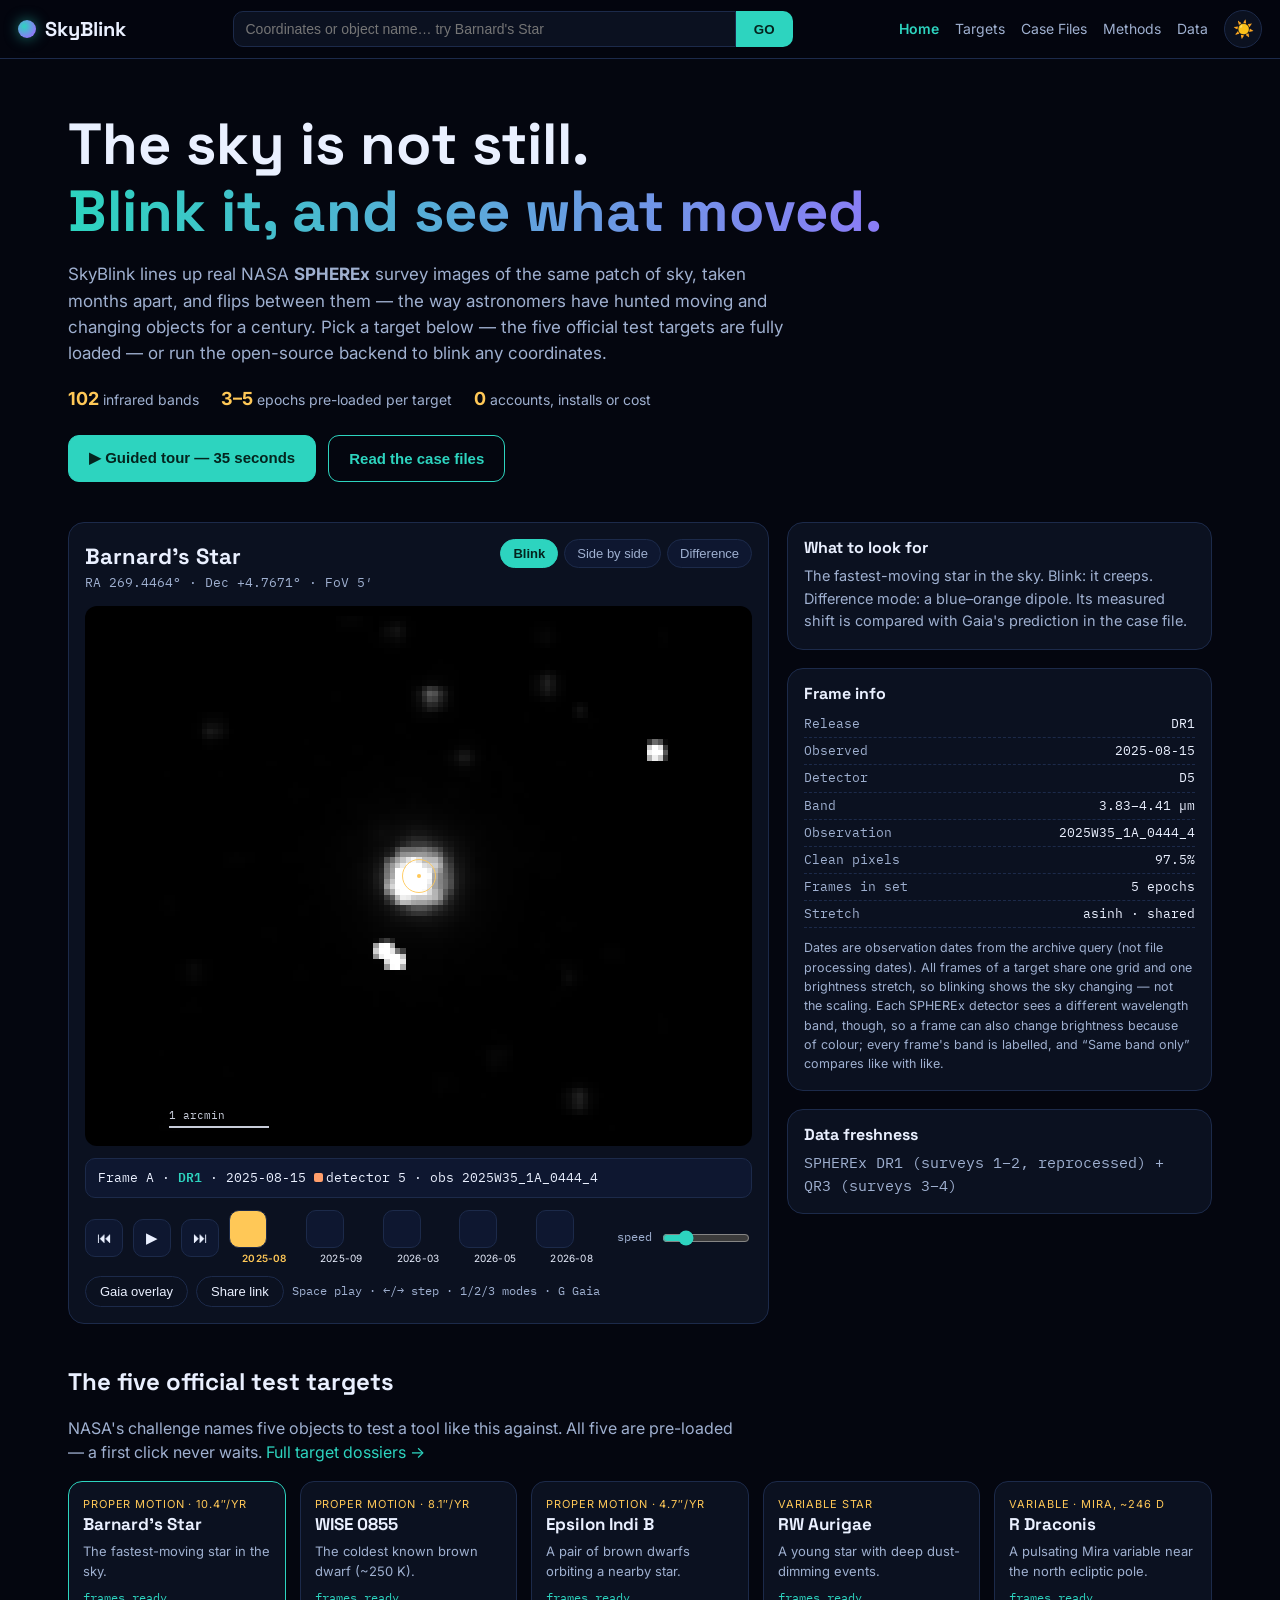
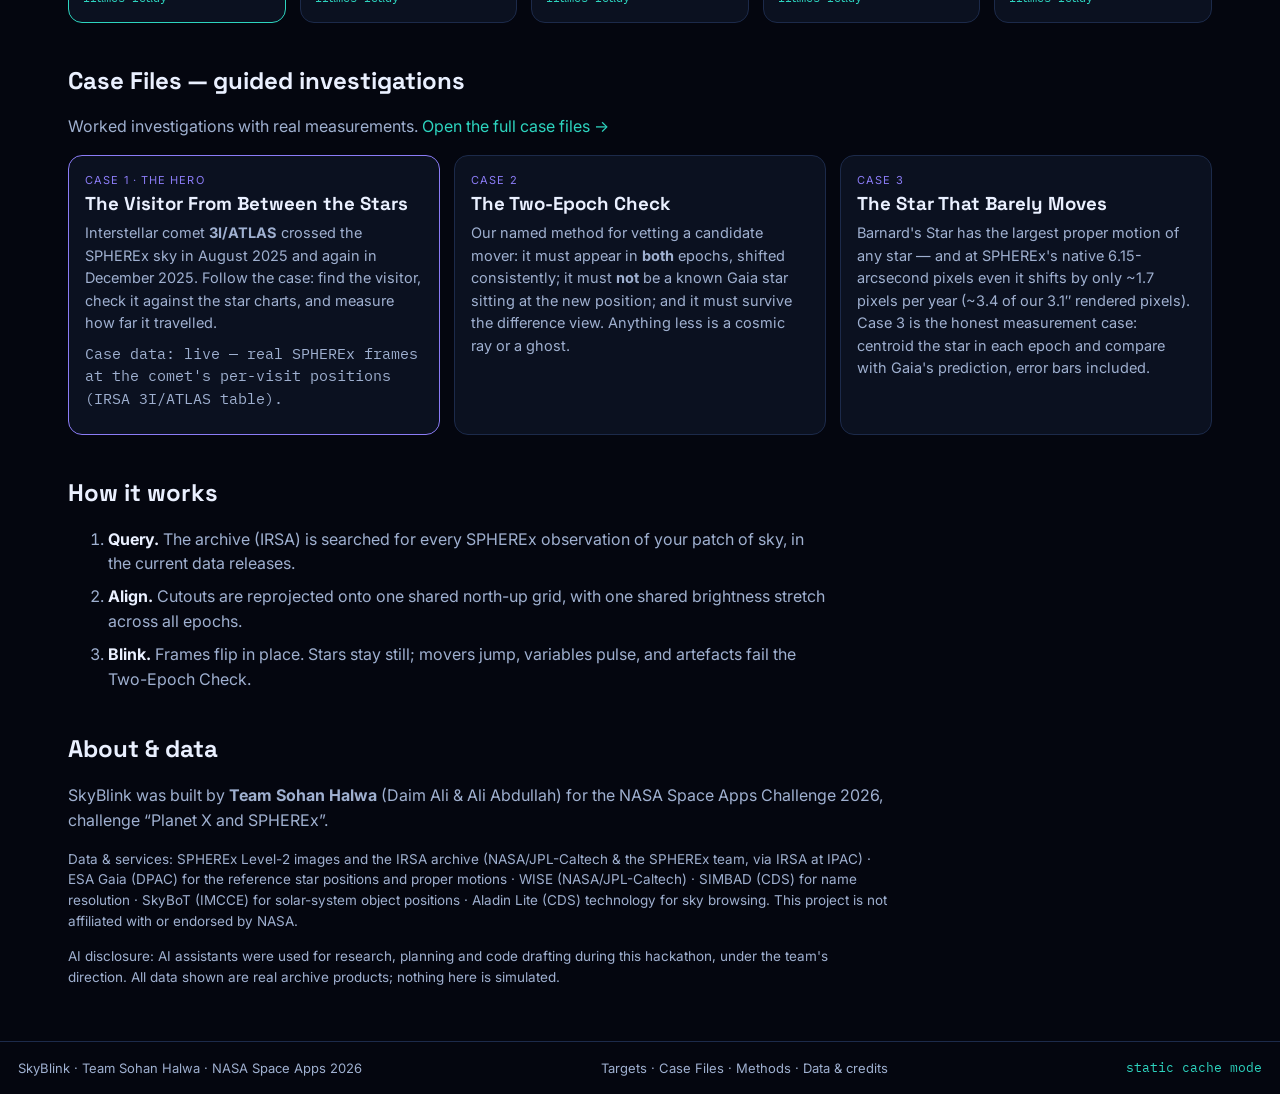
==== index.html @ 01e0f2ee "Audit fixes: honest case/methods/data text, same-band toggle, DOIs, clean-pixel definition" ====
<!DOCTYPE html>
<html lang="en">
<head>
<meta charset="utf-8">
<link rel="icon" href="data:image/svg+xml,%3Csvg xmlns='http://www.w3.org/2000/svg' viewBox='0 0 64 64'%3E%3Crect width='64' height='64' rx='14' fill='%2304090F'/%3E%3Cdefs%3E%3ClinearGradient id='g' x1='0' y1='0' x2='1' y2='1'%3E%3Cstop offset='0' stop-color='%232DD4BF'/%3E%3Cstop offset='1' stop-color='%238B7CF6'/%3E%3C/linearGradient%3E%3C/defs%3E%3Ccircle cx='32' cy='32' r='13' fill='url(%23g)'/%3E%3Ccircle cx='32' cy='32' r='21' fill='none' stroke='%23FFC857' stroke-width='2.5' stroke-dasharray='4 6'/%3E%3C/svg%3E">
<meta name="viewport" content="width=device-width, initial-scale=1">
<title>SkyBlink — watch the sky change | SPHEREx blink comparator</title>
<meta property="og:type" content="website">
<meta property="og:site_name" content="SkyBlink">
<meta property="og:title" content="SkyBlink — watch the sky change in real NASA SPHEREx images">
<meta property="og:description" content="Blink real SPHEREx survey epochs (DR1 + QR3): moving objects jump, variable stars pulse. Five official test targets, Gaia overlays, case files — no simulated data.">
<meta property="og:url" content="https://daimx1214.github.io/skyblink/">
<meta name="twitter:card" content="summary">
<meta name="description" content="SkyBlink is a public web tool that lets anyone enter a patch of sky and watch it change over time in NASA SPHEREx survey images.">
<link rel="preconnect" href="https://fonts.googleapis.com">
<link href="https://fonts.googleapis.com/css2?family=Space+Grotesk:wght@500;700&family=Inter:wght@400;500;600&family=IBM+Plex+Mono:wght@400;500&display=swap" rel="stylesheet">
<script>try{document.documentElement.dataset.theme=localStorage.getItem("skyblink-theme")||"dark"}catch(e){document.documentElement.dataset.theme="dark"}</script>
<link rel="stylesheet" href="style.css">
</head>
<body>
<header class="topbar">
  <a class="brand" href="index.html" aria-label="SkyBlink home">
    <span class="brand-mark" aria-hidden="true"></span>
    <span class="brand-name">SkyBlink</span>
  </a>
  <form id="search-form" class="search" role="search">
    <input id="search-input" type="text" autocomplete="off" spellcheck="false"
      placeholder="Coordinates or object name… try Barnard's Star" aria-label="Coordinates or object name">
    <button type="submit" class="go">GO</button>
  </form>
  <nav class="topnav">
    <a href="index.html" class="active">Home</a>
    <a href="targets.html">Targets</a>
    <a href="cases.html">Case Files</a>
    <a href="methods.html">Methods</a>
    <a href="data.html">Data</a>
  </nav>
  <button id="theme-btn" class="theme-btn" type="button" aria-label="Switch light / dark theme" title="Light / dark theme">☀️</button>
</header>

<main id="top">
  <section class="hero">
    <h1>The sky is not still.<br><span class="grad">Blink it, and see what moved.</span></h1>
    <p class="lede">SkyBlink lines up real NASA <b>SPHEREx</b> survey images of the same patch of sky,
    taken months apart, and flips between them — the way astronomers have hunted moving and
    changing objects for a century. Pick a target below — the five official test targets are
    fully loaded — or run the open-source backend to blink any coordinates.</p>
    <div class="hero-stats" id="hero-stats">
      <span><b>102</b> infrared bands</span>
      <span><b>3–5</b> epochs pre-loaded per target</span>
      <span><b>0</b> accounts, installs or cost</span>
    </div>
    <div class="hero-cta">
      <button class="btn" id="btn-tour" type="button">▶ Guided tour — 35 seconds</button>
      <a class="btn ghost" href="cases.html">Read the case files</a>
    </div>
  </section>

  <div id="tour-bar" hidden>
    <span class="tour-tag">GUIDED TOUR</span>
    <span id="tour-cap"></span>
    <button id="tour-exit" type="button" aria-label="End tour">✕</button>
  </div>

  <section class="explorer" id="explorer" aria-label="Blink explorer">
    <div class="viewer-card">
      <div class="viewer-head">
        <div>
          <div class="viewer-title" id="viewer-title">Barnard's Star</div>
          <div class="viewer-sub mono" id="viewer-sub">RA 269.4464° · Dec +4.7671° · FoV 5′</div>
        </div>
        <div class="mode-tabs" role="tablist" aria-label="View mode">
          <button data-mode="blink" class="active">Blink</button>
          <button data-mode="side">Side by side</button>
          <button data-mode="diff">Difference</button>
        </div>
      </div>

      <div class="stage" id="stage">
        <div class="frame-wrap" id="frame-wrap">
          <img id="frame-a" alt="Earlier epoch image">
          <img id="frame-b" alt="Later epoch image" class="hidden">
          <canvas id="diff-canvas" class="hidden"></canvas>
          <canvas id="gaia-canvas" class="hidden" aria-hidden="true"></canvas>
          <div class="crosshair" aria-hidden="true"></div>
          <div class="scalebar mono" aria-hidden="true">1 arcmin</div>
        </div>
        <div class="side-pair hidden" id="side-pair">
          <figure><img id="side-a" alt="Earlier epoch"><figcaption class="mono" id="side-a-cap"></figcaption></figure>
          <figure><img id="side-b" alt="Later epoch"><figcaption class="mono" id="side-b-cap"></figcaption></figure>
        </div>
      </div>

      <div class="legend mono" id="legend">Loading frames…</div>

      <div class="transport">
        <button id="btn-prev" aria-label="Previous epoch">⏮</button>
        <button id="btn-play" aria-label="Play or pause blink">▶</button>
        <button id="btn-next" aria-label="Next epoch">⏭</button>
        <div class="timeline" id="timeline" aria-label="Epoch timeline"></div>
        <label class="fps mono">speed
          <input id="fps" type="range" min="1" max="10" value="3">
        </label>
      </div>
      <div class="viewer-actions">
        <button id="btn-gaia" class="pill-btn" type="button" title="Show ESA Gaia DR3 stars, proper-motion propagated to this epoch">Gaia overlay</button>
        <button id="btn-share" class="pill-btn" type="button" title="Copy a link to this exact view">Share link</button>
        <span class="keys-hint">Space play · ←/→ step · 1/2/3 modes · G Gaia</span>
      </div>
    </div>

    <aside class="inspector">
      <div class="insp-card">
        <h3>What to look for</h3>
        <p id="look-for">—</p>
      </div>
      <div class="insp-card">
        <h3>Frame info</h3>
        <dl class="mono" id="frame-info"></dl>
        <p class="fineprint">Dates are observation dates from the archive query
        (not file processing dates). All frames of a target share one grid and
        one brightness stretch, so blinking shows the sky changing — not the scaling.
        Each SPHEREx detector sees a different wavelength band, though, so a frame can
        also change brightness because of colour; every frame's band is labelled, and
        “Same band only” compares like with like.</p>
      </div>
      <div class="insp-card">
        <h3>Data freshness</h3>
        <p id="freshness" class="mono">SPHEREx DR1 (surveys 1–2, reprocessed) + QR3 (surveys 3–4)</p>
      </div>
    </aside>
  </section>

  <section class="targets" id="targets">
    <h2>The five official test targets</h2>
    <p class="section-sub">NASA's challenge names five objects to test a tool like this against.
    All five are pre-loaded — a first click never waits.
    <a href="targets.html">Full target dossiers →</a></p>
    <div class="target-grid" id="target-grid"></div>
  </section>

  <section class="cases" id="cases">
    <h2>Case Files — guided investigations</h2>
    <p class="section-sub">Worked investigations with real measurements.
    <a href="cases.html">Open the full case files →</a></p>
    <div class="case-grid">
      <article class="case-card hero-case">
        <div class="case-tag">CASE 1 · THE HERO</div>
        <h3>The Visitor From Between the Stars</h3>
        <p>Interstellar comet <b>3I/ATLAS</b> crossed the SPHEREx sky in August 2025 and again in
        December 2025. Follow the case: find the visitor, check it against the star charts,
        and measure how far it travelled.</p>
        <p class="case-status mono" id="case1-status">Case data: live — real SPHEREx frames at the comet's per-visit positions (IRSA 3I/ATLAS table).</p>
      </article>
      <article class="case-card">
        <div class="case-tag">CASE 2</div>
        <h3>The Two-Epoch Check</h3>
        <p>Our named method for vetting a candidate mover: it must appear in <b>both</b> epochs,
        shifted consistently; it must <b>not</b> be a known Gaia star sitting at the new position;
        and it must survive the difference view. Anything less is a cosmic ray or a ghost.</p>
      </article>
      <article class="case-card">
        <div class="case-tag">CASE 3</div>
        <h3>The Star That Barely Moves</h3>
        <p>Barnard's Star has the largest proper motion of any star — and at SPHEREx's
        native 6.15-arcsecond pixels even it shifts by only ~1.7 pixels per year
        (~3.4 of our 3.1″ rendered pixels). Case 3 is the
        honest measurement case: centroid the star in each epoch and compare with Gaia's
        prediction, error bars included.</p>
      </article>
    </div>
  </section>

  <section class="how">
    <h2>How it works</h2>
    <ol class="steps">
      <li><b>Query.</b> The archive (IRSA) is searched for every SPHEREx observation of your patch of sky, in the current data releases.</li>
      <li><b>Align.</b> Cutouts are reprojected onto one shared north-up grid, with one shared brightness stretch across all epochs.</li>
      <li><b>Blink.</b> Frames flip in place. Stars stay still; movers jump, variables pulse, and artefacts fail the Two-Epoch Check.</li>
    </ol>
  </section>

  <section class="about" id="about">
    <h2>About &amp; data</h2>
    <p>SkyBlink was built by <b>Team Sohan Halwa</b> (Daim Ali &amp; Ali Abdullah) for the
    NASA Space Apps Challenge 2026, challenge “Planet X and SPHEREx”.</p>
    <p class="credits">Data &amp; services: SPHEREx Level-2 images and the IRSA archive
    (NASA/JPL-Caltech &amp; the SPHEREx team, via IRSA at IPAC) · ESA Gaia (DPAC) for the
    reference star positions and proper motions · WISE (NASA/JPL-Caltech) · SIMBAD (CDS) for
    name resolution · SkyBoT (IMCCE) for solar-system object positions · Aladin Lite (CDS)
    technology for sky browsing. This project is not affiliated with or endorsed by NASA.</p>
    <p class="credits">AI disclosure: AI assistants were used for research, planning and code
    drafting during this hackathon, under the team's direction. All data shown are real
    archive products; nothing here is simulated.</p>
  </section>
</main>

<footer class="foot">
  <span>SkyBlink · Team Sohan Halwa · NASA Space Apps 2026</span>
  <span class="foot-links"><a href="targets.html">Targets</a> · <a href="cases.html">Case Files</a> · <a href="methods.html">Methods</a> · <a href="data.html">Data &amp; credits</a></span>
  <span class="mono" id="foot-status">static cache mode</span>
</footer>

<script src="cache-data.js"></script>
<script src="app.js"></script>
</body>
</html>
---- style.css ----
/* SkyBlink design system (Master Plan v2, Section 11) */
:root{
  --void:#04060F; --panel:#0B1120; --panel2:#0E1730;
  --teal:#2DD4BF; --violet:#8B7CF6; --amber:#FFC857;
  --star:#EAF0FF; --mist:#9FB0D0; --line:#1C2A4A;
  --topbar:rgba(4,6,15,.88);
  --d1:#6FA8FF; --d2:#4FD8C4; --d3:#7BE495; --d4:#FFC46B; --d5:#FF9E6B; --d6:#FF7BAC;
}
[data-theme="light"]{
  --void:#EDF0F7; --panel:#FFFFFF; --panel2:#E4EAF4;
  --teal:#0D9488; --violet:#6D5DF0; --amber:#B97E0B;
  --star:#0D1526; --mist:#45587A; --line:#C3D0E4;
  --topbar:rgba(255,255,255,.9);
}
*{box-sizing:border-box}
html{scroll-behavior:smooth}
body{margin:0;background:var(--void);color:var(--star);
  font-family:Inter,system-ui,sans-serif;line-height:1.55;
  transition:background .3s ease,color .3s ease}
.mono{font-family:"IBM Plex Mono",ui-monospace,monospace}
a{color:var(--teal);text-decoration:none}
h1,h2,h3{font-family:"Space Grotesk",Inter,sans-serif;line-height:1.15}

.topbar{position:sticky;top:0;z-index:20;display:flex;gap:16px;align-items:center;
  padding:10px 18px;background:var(--topbar);backdrop-filter:blur(10px);
  border-bottom:1px solid var(--line)}
.brand{display:flex;align-items:center;gap:9px;color:var(--star);font-family:"Space Grotesk";font-weight:700;font-size:20px}
.brand-mark{width:18px;height:18px;border-radius:50%;
  background:radial-gradient(circle at 35% 35%,var(--teal),var(--violet) 70%);
  box-shadow:0 0 14px rgba(45,212,191,.55);animation:pulse 2.6s infinite}
@keyframes pulse{0%,100%{opacity:1}50%{opacity:.45}}
.search{flex:1;display:flex;max-width:560px;margin:0 auto;min-width:0}
.search input{flex:1;min-width:0;background:var(--panel);border:1px solid var(--line);color:var(--star);
  border-radius:10px 0 0 10px;padding:9px 12px;font-size:14px;outline:none}
.search input:focus{border-color:var(--teal)}
.search .go{background:var(--teal);color:#04241E;border:0;font-weight:700;
  border-radius:0 10px 10px 0;padding:0 18px;cursor:pointer}
.topnav{display:flex;gap:16px;font-size:14px}
.theme-btn{flex:none;width:38px;height:38px;border-radius:50%;border:1px solid var(--line);
  background:var(--panel);color:var(--star);font-size:17px;cursor:pointer;line-height:1;
  display:flex;align-items:center;justify-content:center;transition:border-color .2s,transform .2s}
.theme-btn:hover{border-color:var(--teal);transform:scale(1.06)}
.topnav a{color:var(--mist)} .topnav a:hover{color:var(--star)}

main{max-width:1180px;margin:0 auto;padding:0 18px 40px}
.hero{padding:52px 0 10px;text-align:left}
.hero h1{font-size:clamp(34px,5.4vw,58px);margin:0 0 14px}
.grad{background:linear-gradient(90deg,var(--teal),var(--violet));
  -webkit-background-clip:text;background-clip:text;color:transparent}
.lede{max-width:720px;color:var(--mist);font-size:17px}
.hero-stats{display:flex;gap:22px;flex-wrap:wrap;margin-top:18px;color:var(--mist);font-size:14px}
.hero-stats b{color:var(--amber);font-size:18px}

.explorer{display:grid;grid-template-columns:1.65fr 1fr;gap:18px;margin:30px 0 8px}
.viewer-card,.insp-card{background:var(--panel);border:1px solid var(--line);border-radius:16px;padding:16px}
.viewer-head{display:flex;justify-content:space-between;gap:12px;flex-wrap:wrap;align-items:start}
.viewer-title{font-family:"Space Grotesk";font-weight:700;font-size:22px}
.viewer-sub{color:var(--mist);font-size:12.5px}
.mode-tabs{display:flex;gap:6px}
.mode-tabs button{background:var(--panel2);color:var(--mist);border:1px solid var(--line);
  border-radius:999px;padding:6px 12px;cursor:pointer;font-size:13px}
.mode-tabs button.active{color:#04241E;background:var(--teal);border-color:var(--teal);font-weight:600}

.stage{margin-top:14px;background:#000;border-radius:12px;display:flex;justify-content:center;padding:10px}
.frame-wrap{position:relative;width:min(520px,100%);aspect-ratio:1}
.frame-wrap img,.frame-wrap canvas{position:absolute;inset:0;width:100%;height:100%;image-rendering:pixelated;
  image-rendering:pixelated;border-radius:6px}
.hidden{display:none!important}
.crosshair{position:absolute;left:50%;top:50%;width:34px;height:34px;transform:translate(-50%,-50%);
  border:1.5px solid rgba(255,200,87,.9);border-radius:50%;pointer-events:none}
.crosshair::after{content:"";position:absolute;left:50%;top:50%;width:4px;height:4px;
  background:var(--amber);border-radius:50%;transform:translate(-50%,-50%)}
.scalebar{position:absolute;left:10px;bottom:8px;color:#EAF0FF;font-size:11px;
  border-bottom:2px solid #EAF0FF;width:19.35%;padding-bottom:2px;opacity:.85}
.side-pair{display:flex;gap:10px;width:100%}
.side-pair figure{flex:1;margin:0}
.side-pair img{width:100%;image-rendering:pixelated;border-radius:6px}
.side-pair figcaption{color:var(--mist);font-size:11.5px;margin-top:5px;text-align:center}

.legend{margin-top:12px;font-size:13px;color:var(--star);background:var(--panel2);
  border:1px solid var(--line);border-radius:10px;padding:8px 12px}
.legend .rel{font-weight:600}
.rel-DR1{color:var(--teal)} .rel-QR3{color:var(--violet)}
.det{display:inline-block;width:9px;height:9px;border-radius:2px;margin:0 3px 0 8px;vertical-align:baseline}
.det-1{background:var(--d1)}.det-2{background:var(--d2)}.det-3{background:var(--d3)}
.det-4{background:var(--d4)}.det-5{background:var(--d5)}.det-6{background:var(--d6)}

.transport{display:flex;align-items:center;gap:10px;margin-top:12px;flex-wrap:wrap}
.transport button{background:var(--panel2);color:var(--star);border:1px solid var(--line);
  width:38px;height:38px;border-radius:10px;cursor:pointer;font-size:15px}
.transport button:hover{border-color:var(--teal)}
.timeline{flex:1;display:flex;gap:6px;align-items:center;min-width:120px}
.tick{width:100%;height:8px;border-radius:99px;background:var(--line);cursor:pointer;border:0;padding:0}
.tick.on{background:var(--amber)}
.tick-wrap{flex:1;display:flex;flex-direction:column;gap:3px;min-width:0}
.tick-wrap.off{opacity:.32}
.tick-wrap.off .tick{pointer-events:none}
.pill-btn:disabled{opacity:.45;cursor:not-allowed}
.tick-date{font-size:10px;color:var(--dim);text-align:center;letter-spacing:.02em}
.tick-wrap.on .tick-date{color:var(--amber);font-weight:600}
.fps{display:flex;gap:8px;align-items:center;color:var(--mist);font-size:12px}
.fps input{accent-color:var(--teal)}

.inspector{display:flex;flex-direction:column;gap:18px}
.insp-card h3{margin:0 0 8px;font-size:16px}
.insp-card p{margin:0;color:var(--mist);font-size:14.5px}
.insp-card dl{margin:0;font-size:13px;color:var(--mist)}
.insp-card dl div{display:flex;justify-content:space-between;gap:10px;padding:3px 0;border-bottom:1px dashed var(--line)}
.insp-card dt{color:var(--mist)} .insp-card dd{margin:0;color:var(--star);text-align:right}
.fineprint{margin-top:10px!important;font-size:12.5px!important}

.targets,.cases,.how,.about{margin-top:44px}
.section-sub{color:var(--mist);max-width:680px}
.target-grid{display:grid;grid-template-columns:repeat(auto-fill,minmax(200px,1fr));gap:14px;margin-top:16px}
.target-card{background:var(--panel);border:1px solid var(--line);border-radius:14px;
  padding:14px;cursor:pointer;text-align:left;color:var(--star);font:inherit}
.target-card:hover,.target-card.active{border-color:var(--teal)}
.target-card h3{margin:2px 0 6px;font-size:17px}
.target-card .kind{font-size:11px;letter-spacing:.08em;color:var(--amber);text-transform:uppercase}
.target-card p{margin:0;color:var(--mist);font-size:13px}
.target-card .tstatus{margin-top:8px;font-size:12px;color:var(--teal)}

.case-grid{display:grid;grid-template-columns:repeat(auto-fit,minmax(260px,1fr));gap:14px;margin-top:16px}
.case-card{background:var(--panel);border:1px solid var(--line);border-radius:14px;padding:16px}
.case-card h3{margin:4px 0 8px}
.case-card p{color:var(--mist);font-size:14.5px;margin:0 0 8px}
.case-tag{font-size:11px;letter-spacing:.1em;color:var(--violet)}
.hero-case{border-color:var(--violet)}
.case-status{color:var(--amber);font-size:12.5px}

.steps{color:var(--mist);max-width:760px}
.steps li{margin:8px 0}.steps b{color:var(--star)}
.about p{color:var(--mist);max-width:820px}
.credits{font-size:13.5px}
.foot{display:flex;justify-content:space-between;gap:12px;flex-wrap:wrap;
  border-top:1px solid var(--line);padding:16px 18px;color:var(--mist);font-size:13px}
#foot-status{color:var(--teal)}

@media (max-width:880px){
  .explorer{grid-template-columns:1fr}
  .topnav{display:none}
  .hero{padding-top:34px}
}

/* ---------- multi-page + explorer upgrades ---------- */
.topnav a.active{color:var(--teal);font-weight:600}
.foot-links a{color:var(--mist)}
.pill-btn{border:1px solid var(--line);background:var(--panel);color:var(--star);
  border-radius:999px;padding:7px 14px;font-size:13px;cursor:pointer;white-space:nowrap;
  transition:border-color .2s,color .2s}
.pill-btn:hover{border-color:var(--teal)}
.pill-btn.on{background:var(--teal);color:#04241E;border-color:var(--teal);font-weight:600}
#gaia-canvas{position:absolute;inset:0;width:100%;height:100%;pointer-events:none;z-index:3}
.crosshair{z-index:4}
.page-hero{padding:44px 0 6px}
.page-hero h1{font-size:clamp(30px,4.6vw,46px);margin:0 0 12px}
.panel-section{margin:34px 0}
.panel-section h2{margin:0 0 10px}
.panel-section p{color:var(--mist);max-width:820px}
.panel-section p b,.panel-section li b{color:var(--star)}
.crumbs{margin:18px 0 0;font-size:13px}
.crumbs a{color:var(--mist)}
.fact-grid{display:grid;grid-template-columns:1fr;gap:4px;margin:12px 0 0;font-size:13.5px}
.fact-grid div{display:flex;justify-content:space-between;gap:14px;border-bottom:1px dashed var(--line);padding:3px 0}
.fact-grid dt{color:var(--mist)} .fact-grid dd{margin:0;text-align:right}
.band-chart{margin-top:14px;overflow-x:auto}
.band-chart svg{max-width:100%;height:auto}
.bc-x{fill:var(--star);font-size:12.5px;font-family:"IBM Plex Mono",monospace}
.bc-x2{fill:var(--mist);font-size:11.5px;font-family:"IBM Plex Mono",monospace}
.data-table{width:100%;border-collapse:collapse;font-size:14px;margin-top:12px;
  display:block;overflow-x:auto}
.data-table th,.data-table td{border-bottom:1px solid var(--line);padding:9px 12px;
  text-align:left;vertical-align:top;min-width:130px}
.data-table th{color:var(--star);font-family:"Space Grotesk";white-space:nowrap}
.data-table td{color:var(--mist)} .data-table td b{color:var(--star)}
.case-full{background:var(--panel);border:1px solid var(--line);border-radius:16px;
  padding:22px;margin:22px 0}
.case-full h2{margin:6px 0 10px}
.case-full p{color:var(--mist);max-width:840px}
.case-full p b{color:var(--star)}
.case-frames{display:flex;gap:14px;flex-wrap:wrap;margin:14px 0}
.case-frames figure{margin:0;flex:1;min-width:220px;max-width:420px}
.case-frames img{width:100%;border-radius:10px;background:#000}
.case-frames figcaption{color:var(--mist);font-size:12.5px;margin-top:6px}
.aladin-wrap{height:440px;border:1px solid var(--line);border-radius:14px;overflow:hidden;background:#000}
#aladin-lite-div{width:100%;height:100%}
.explorer>*{min-width:0}
.transport .pill-btn{padding:6px 11px;font-size:12.5px}
.transport .fps input{width:88px}
.viewer-actions{display:flex;gap:8px;margin-top:10px;flex-wrap:wrap}
.hero-cta{display:flex;gap:12px;margin-top:22px;flex-wrap:wrap}
.keys-hint{color:var(--mist);font-size:12px;align-self:center;font-family:"IBM Plex Mono",monospace}
#tour-bar{position:fixed;left:50%;transform:translateX(-50%);bottom:18px;z-index:60;
  width:min(880px,calc(100vw - 24px));display:flex;gap:14px;align-items:center;
  background:var(--panel);border:1px solid var(--teal);border-radius:14px;
  padding:13px 16px;box-shadow:0 14px 44px rgba(0,0,0,.5);font-size:15px}
#tour-bar[hidden]{display:none}
.tour-tag{color:var(--teal);font-family:"IBM Plex Mono",monospace;font-size:11px;
  letter-spacing:.12em;white-space:nowrap}
#tour-cap{flex:1}
#tour-exit{background:none;border:1px solid var(--line);color:var(--star);
  border-radius:8px;width:30px;height:30px;cursor:pointer;flex:none}
.btn{display:inline-block;background:var(--teal);color:#04241E;border:1px solid var(--teal);
  font-weight:600;font-size:15px;padding:11px 20px;border-radius:11px;cursor:pointer;
  text-decoration:none;font-family:"Public Sans",sans-serif;transition:transform .15s,box-shadow .15s}
.btn:hover{transform:translateY(-1px);box-shadow:0 8px 22px rgba(45,212,191,.25)}
.btn.ghost{background:transparent;color:var(--teal)}
.btn.ghost:hover{box-shadow:none;border-color:var(--star);color:var(--star)}
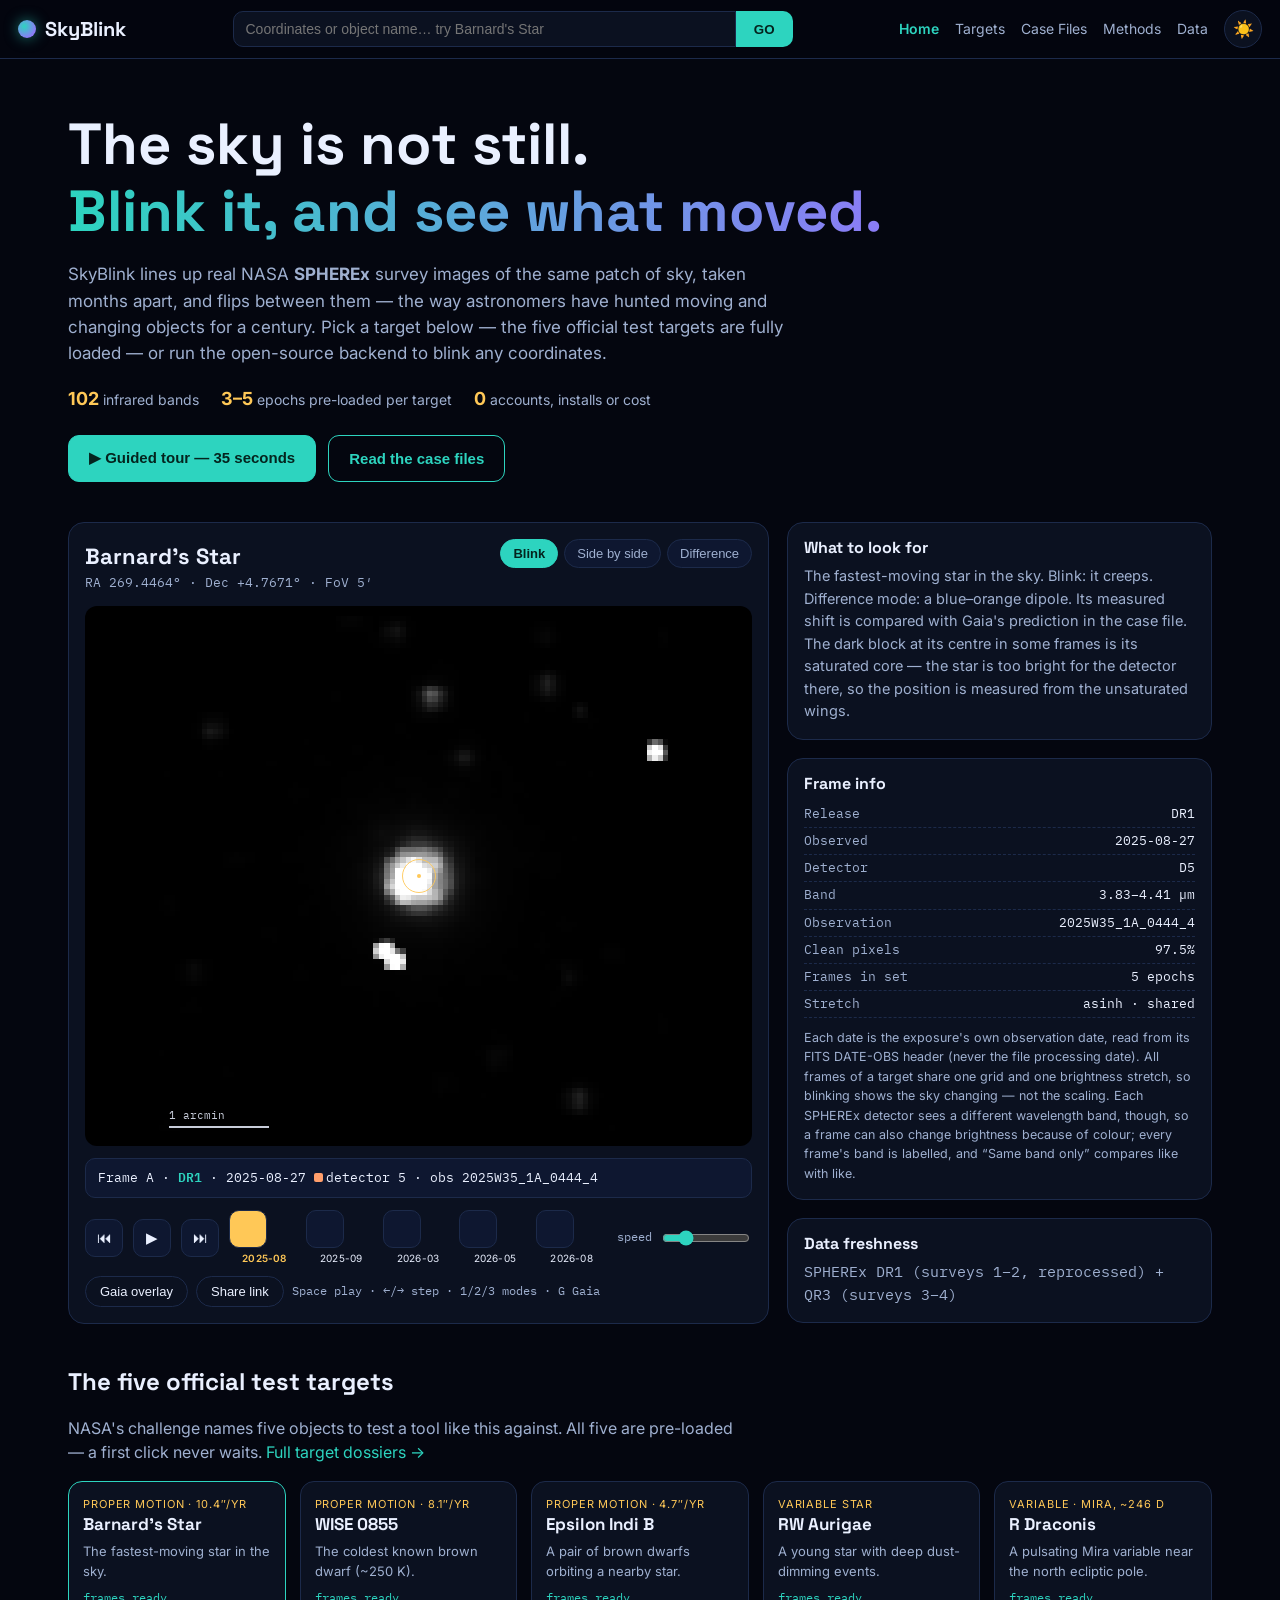
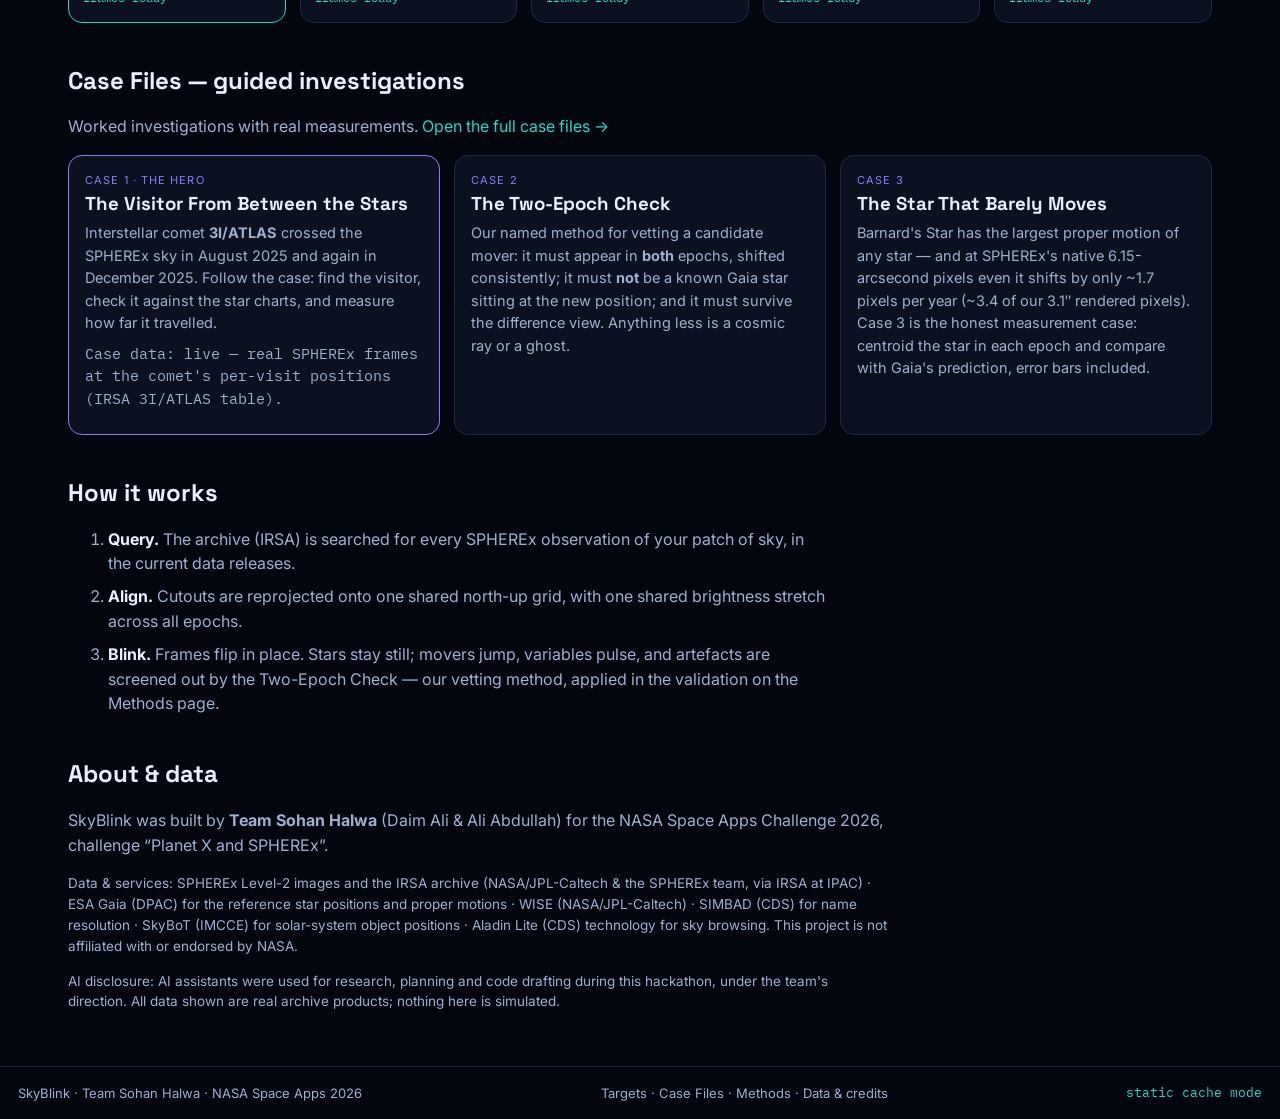
==== commit a30b911c: "Fix stale wording (DATE-OBS dates, Two-Epoch method, FLAGS definition, saturation note)" ====
--- a/index.html
+++ b/index.html
@@ -117,8 +117,8 @@
       <div class="insp-card">
         <h3>Frame info</h3>
         <dl class="mono" id="frame-info"></dl>
-        <p class="fineprint">Dates are observation dates from the archive query
-        (not file processing dates). All frames of a target share one grid and
+        <p class="fineprint">Each date is the exposure's own observation date,
+        read from its FITS DATE-OBS header (never the file processing date). All frames of a target share one grid and
         one brightness stretch, so blinking shows the sky changing — not the scaling.
         Each SPHEREx detector sees a different wavelength band, though, so a frame can
         also change brightness because of colour; every frame's band is labelled, and
@@ -176,7 +176,7 @@
     <ol class="steps">
       <li><b>Query.</b> The archive (IRSA) is searched for every SPHEREx observation of your patch of sky, in the current data releases.</li>
       <li><b>Align.</b> Cutouts are reprojected onto one shared north-up grid, with one shared brightness stretch across all epochs.</li>
-      <li><b>Blink.</b> Frames flip in place. Stars stay still; movers jump, variables pulse, and artefacts fail the Two-Epoch Check.</li>
+      <li><b>Blink.</b> Frames flip in place. Stars stay still; movers jump, variables pulse, and artefacts are screened out by the Two-Epoch Check — our vetting method, applied in the validation on the Methods page.</li>
     </ol>
   </section>
 
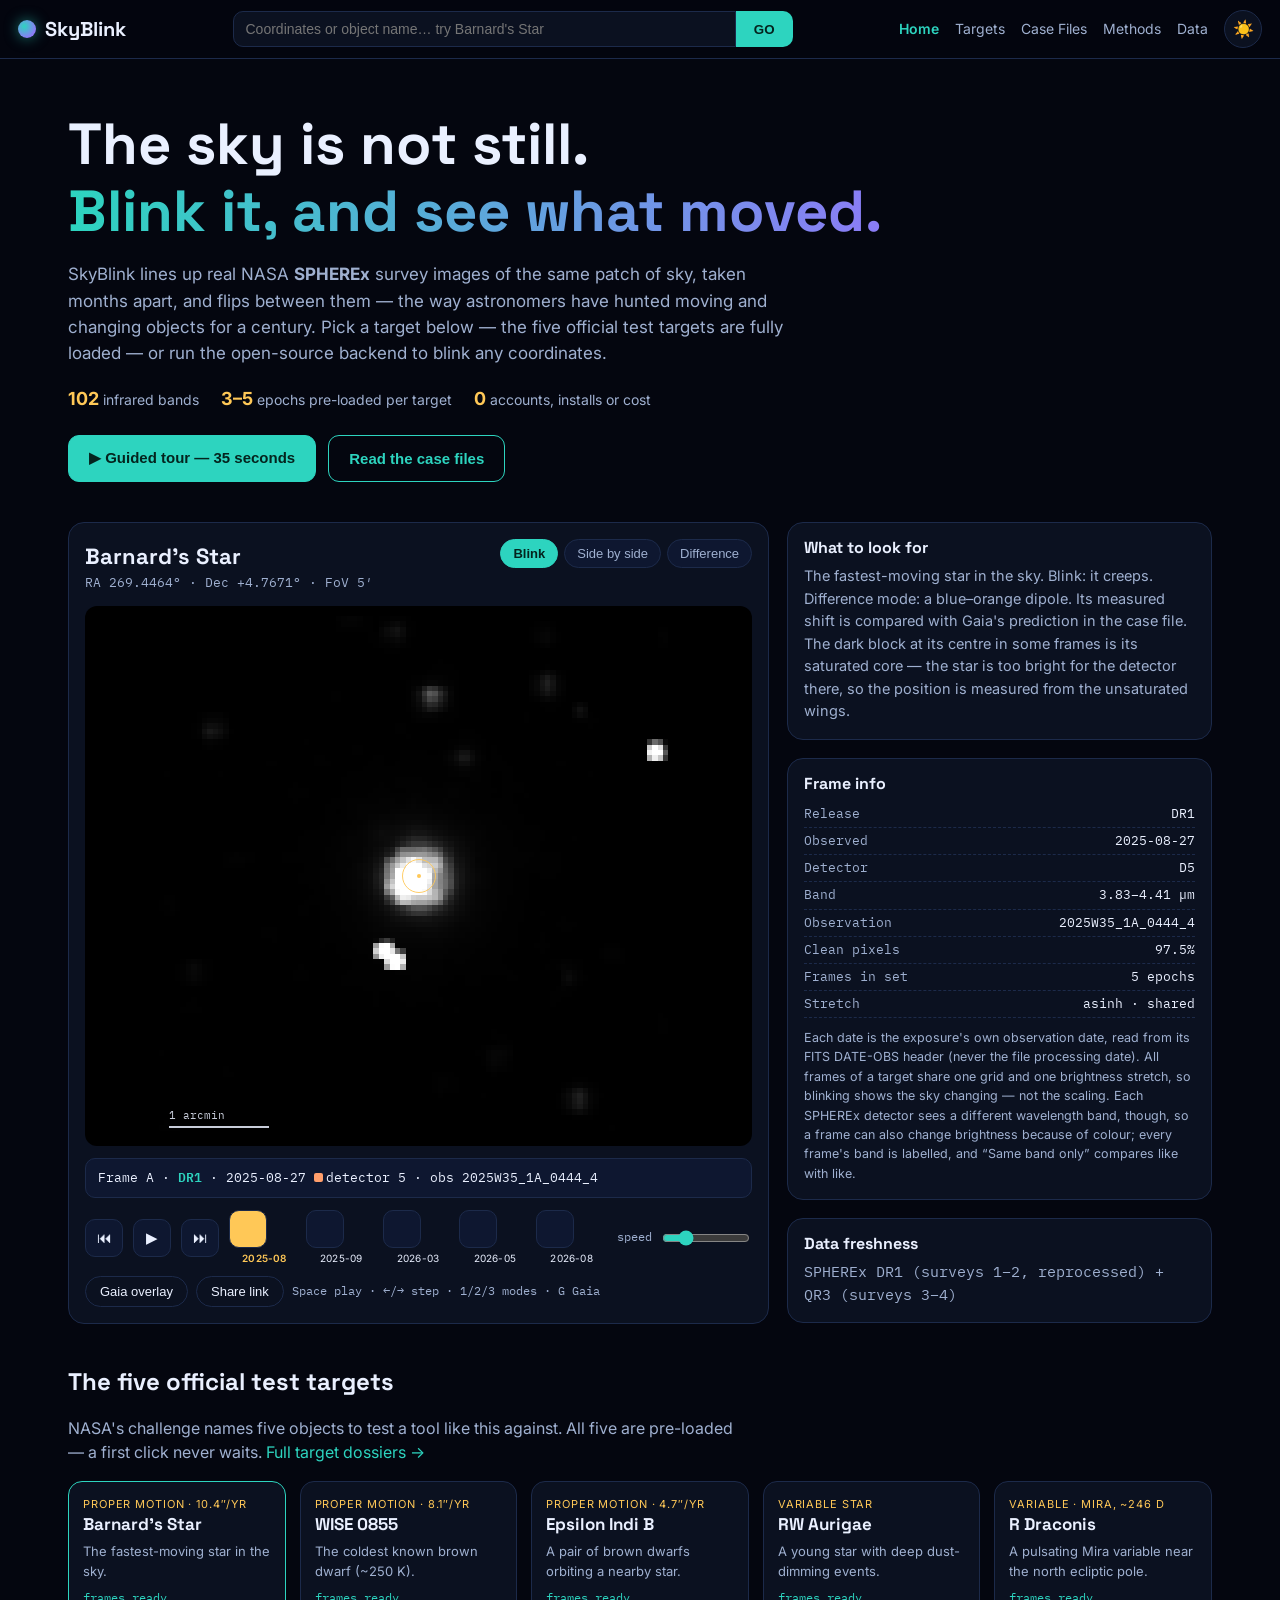
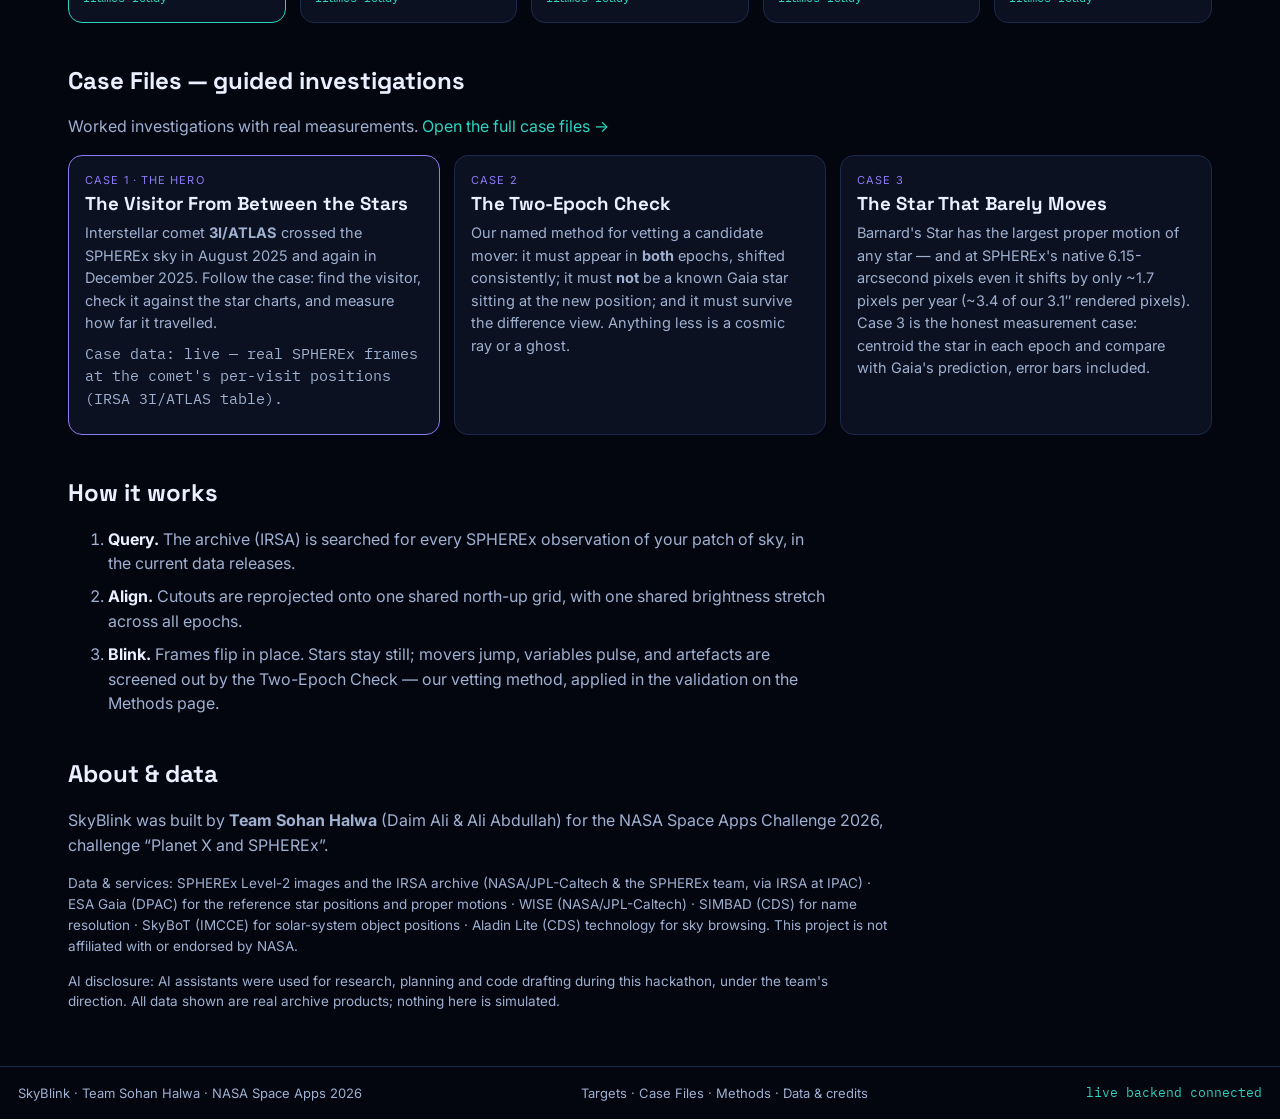
==== commit 88c24573: "Connect live backend (Vercel) + final robustness" ====
--- a/index.html
+++ b/index.html
@@ -202,6 +202,7 @@
 </footer>
 
 <script src="cache-data.js"></script>
+<script>window.SKYBLINK_API="https://skyblink-lyart.vercel.app";</script>
 <script src="app.js"></script>
 </body>
 </html>
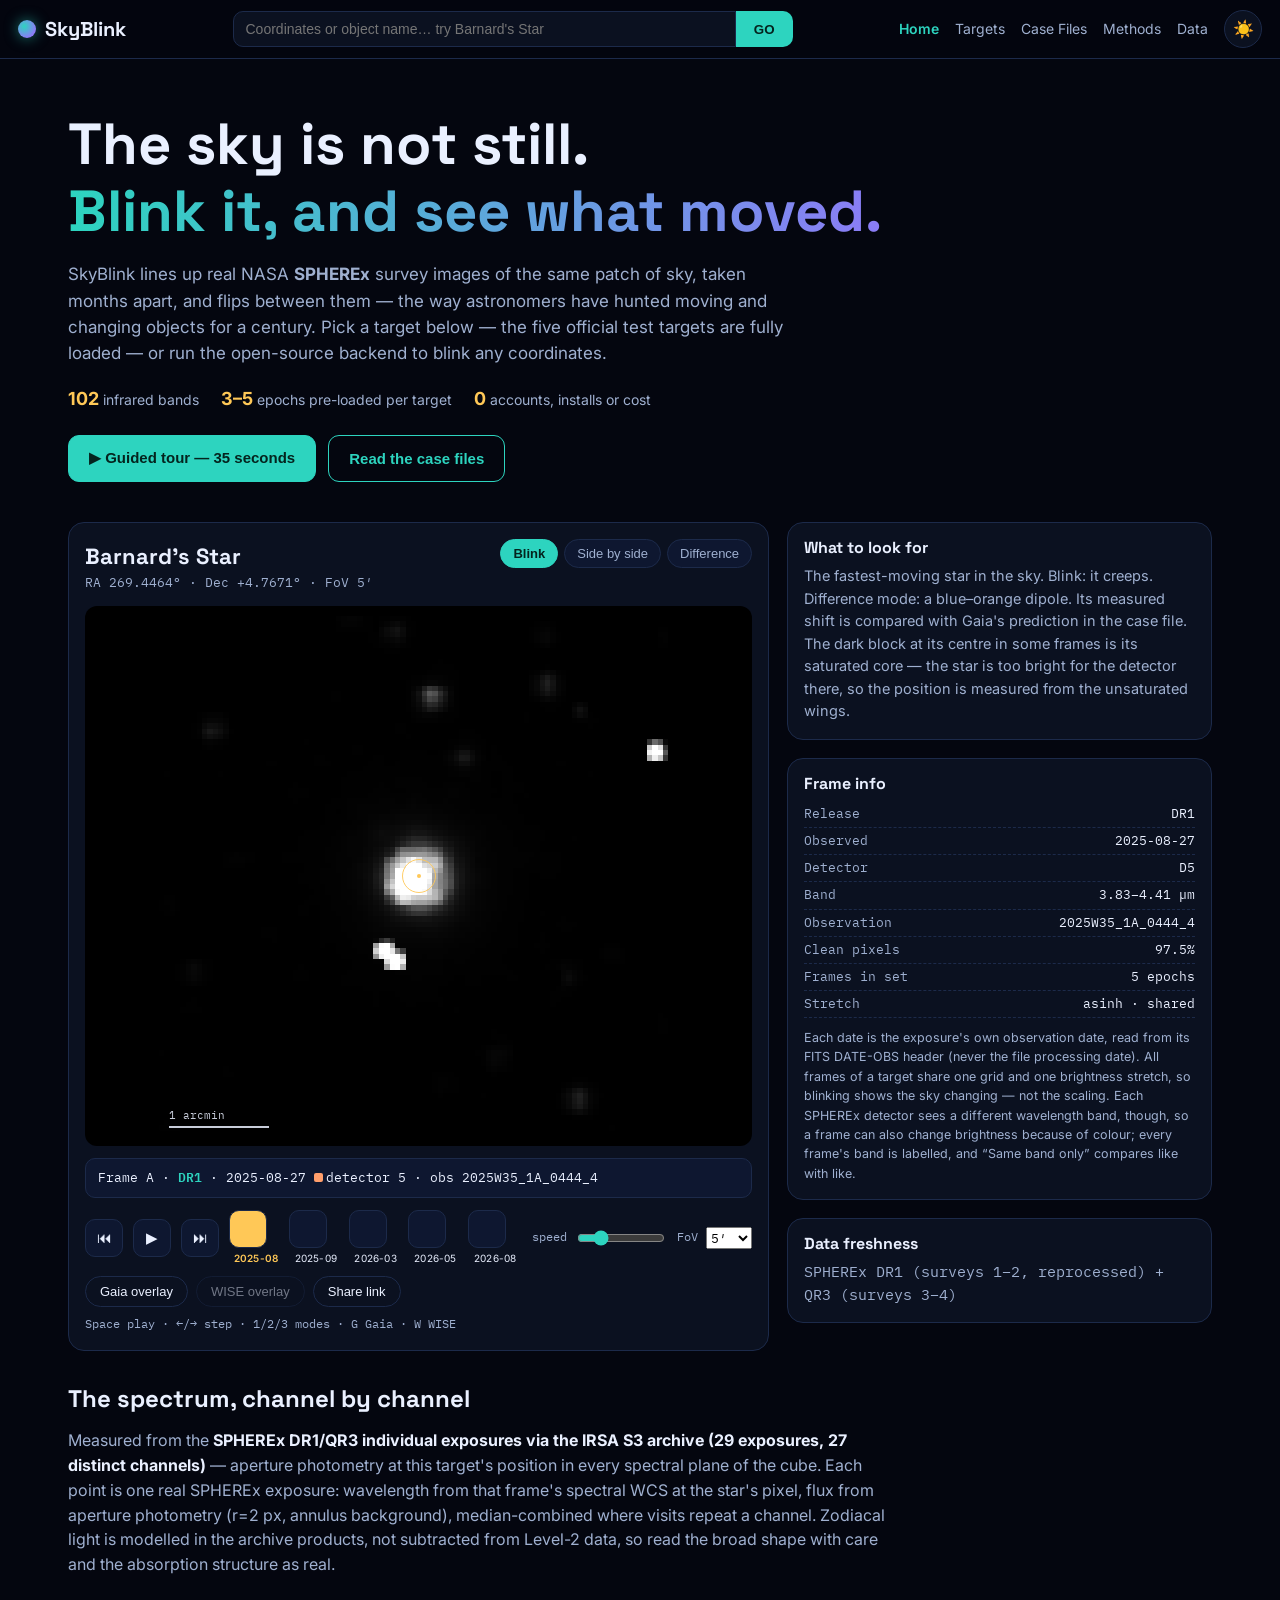
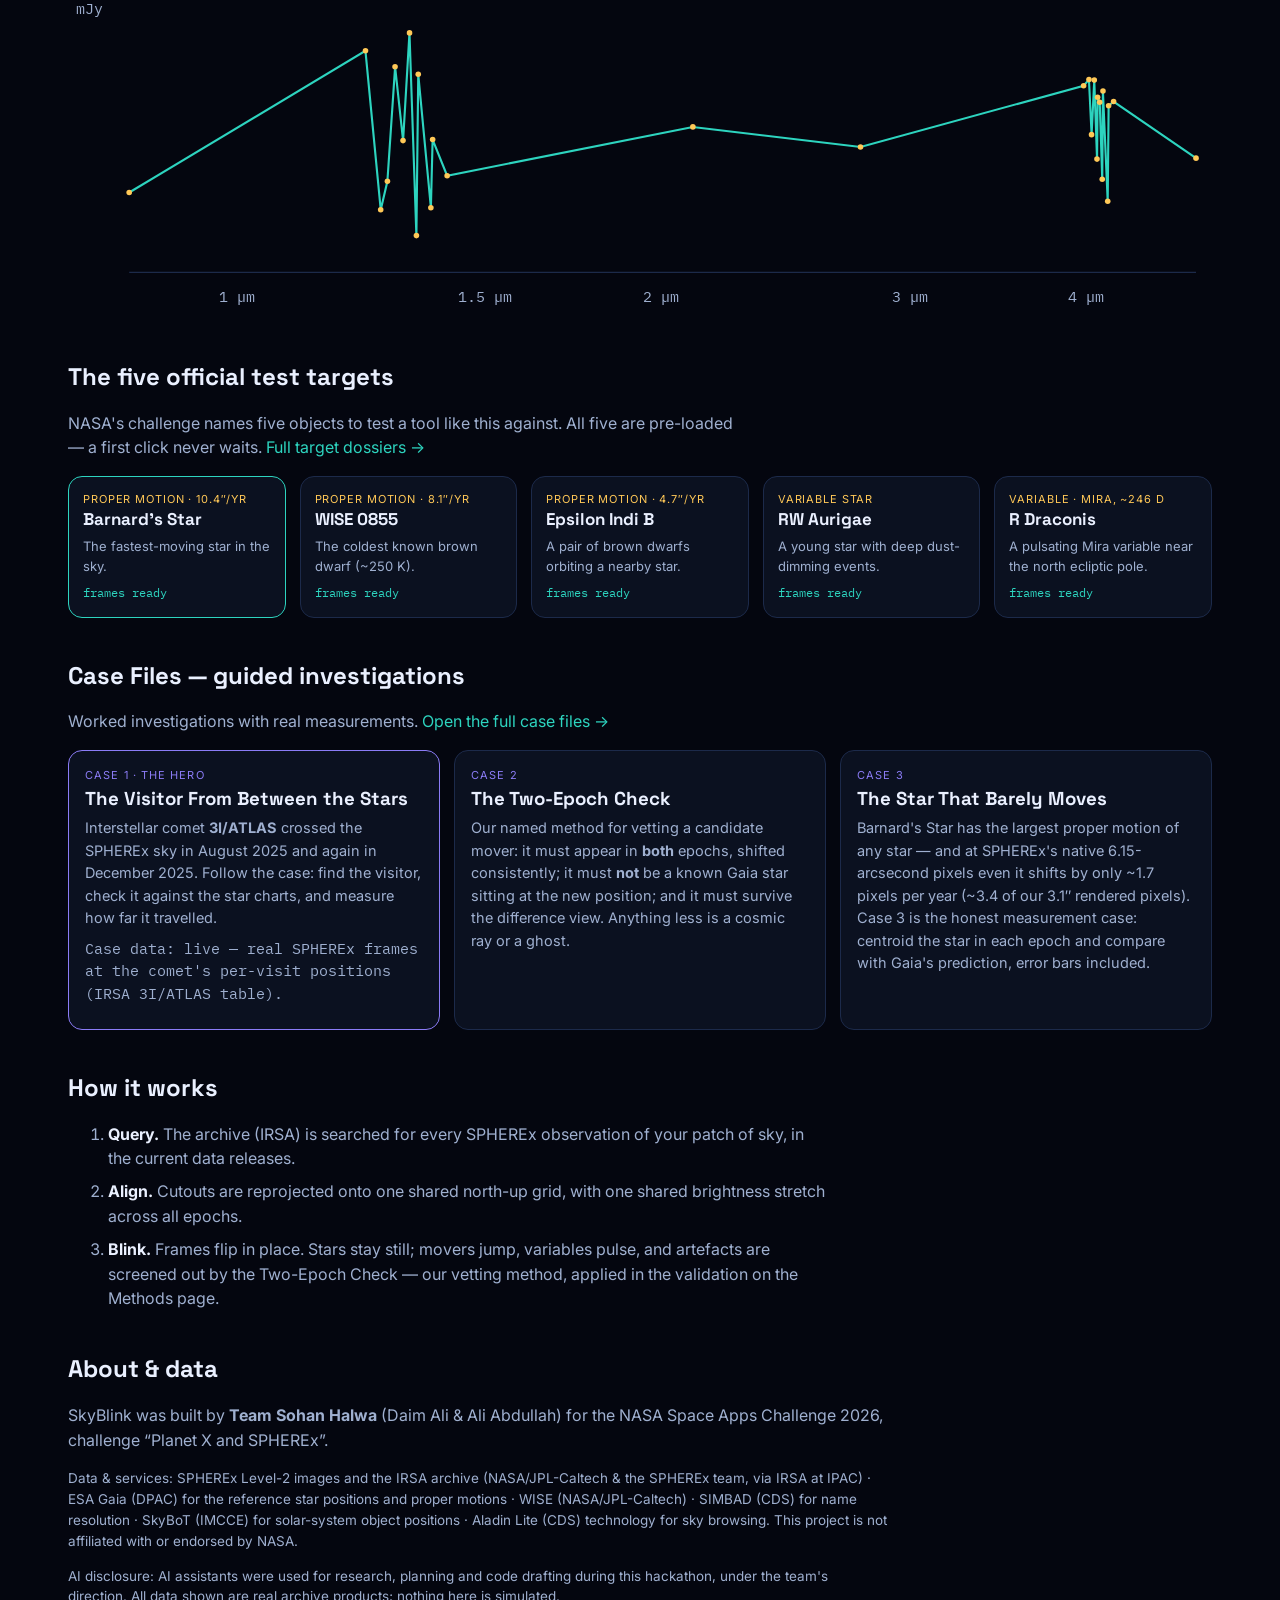
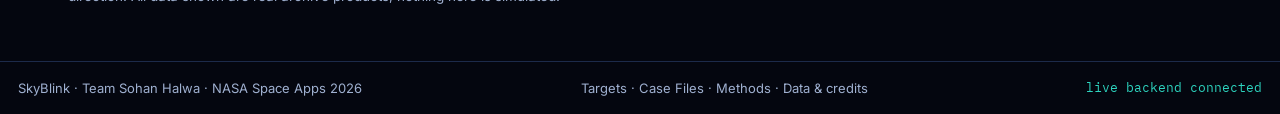
==== commit 7f0d7db3: "Home: WISE button, FoV select, spectrum section" ====
--- a/index.html
+++ b/index.html
@@ -101,11 +101,21 @@
         <label class="fps mono">speed
           <input id="fps" type="range" min="1" max="10" value="3">
         </label>
+        <label class="fps mono">FoV
+          <select id="fov-select" class="mono" title="Field of view for live backend renders">
+            <option value="3">3&prime;</option>
+            <option value="5" selected>5&prime;</option>
+            <option value="8">8&prime;</option>
+            <option value="12">12&prime;</option>
+            <option value="20">20&prime;</option>
+          </select>
+        </label>
       </div>
       <div class="viewer-actions">
         <button id="btn-gaia" class="pill-btn" type="button" title="Show ESA Gaia DR3 stars, proper-motion propagated to this epoch">Gaia overlay</button>
+        <button id="btn-wise" class="pill-btn" type="button" title="Show NASA WISE (AllWISE) catalogue sources in this field — diamonds, positions as catalogued (epoch ~2010)">WISE overlay</button>
         <button id="btn-share" class="pill-btn" type="button" title="Copy a link to this exact view">Share link</button>
-        <span class="keys-hint">Space play · ←/→ step · 1/2/3 modes · G Gaia</span>
+        <span class="keys-hint">Space play · ←/→ step · 1/2/3 modes · G Gaia · W WISE</span>
       </div>
     </div>
 
@@ -129,6 +139,12 @@
         <p id="freshness" class="mono">SPHEREx DR1 (surveys 1–2, reprocessed) + QR3 (surveys 3–4)</p>
       </div>
     </aside>
+  </section>
+
+  <section class="panel-section" id="spectrum-section" hidden>
+    <h2>The spectrum, channel by channel</h2>
+    <p id="spectrum-note"></p>
+    <div id="spectrum-chart" class="band-chart"></div>
   </section>
 
   <section class="targets" id="targets">
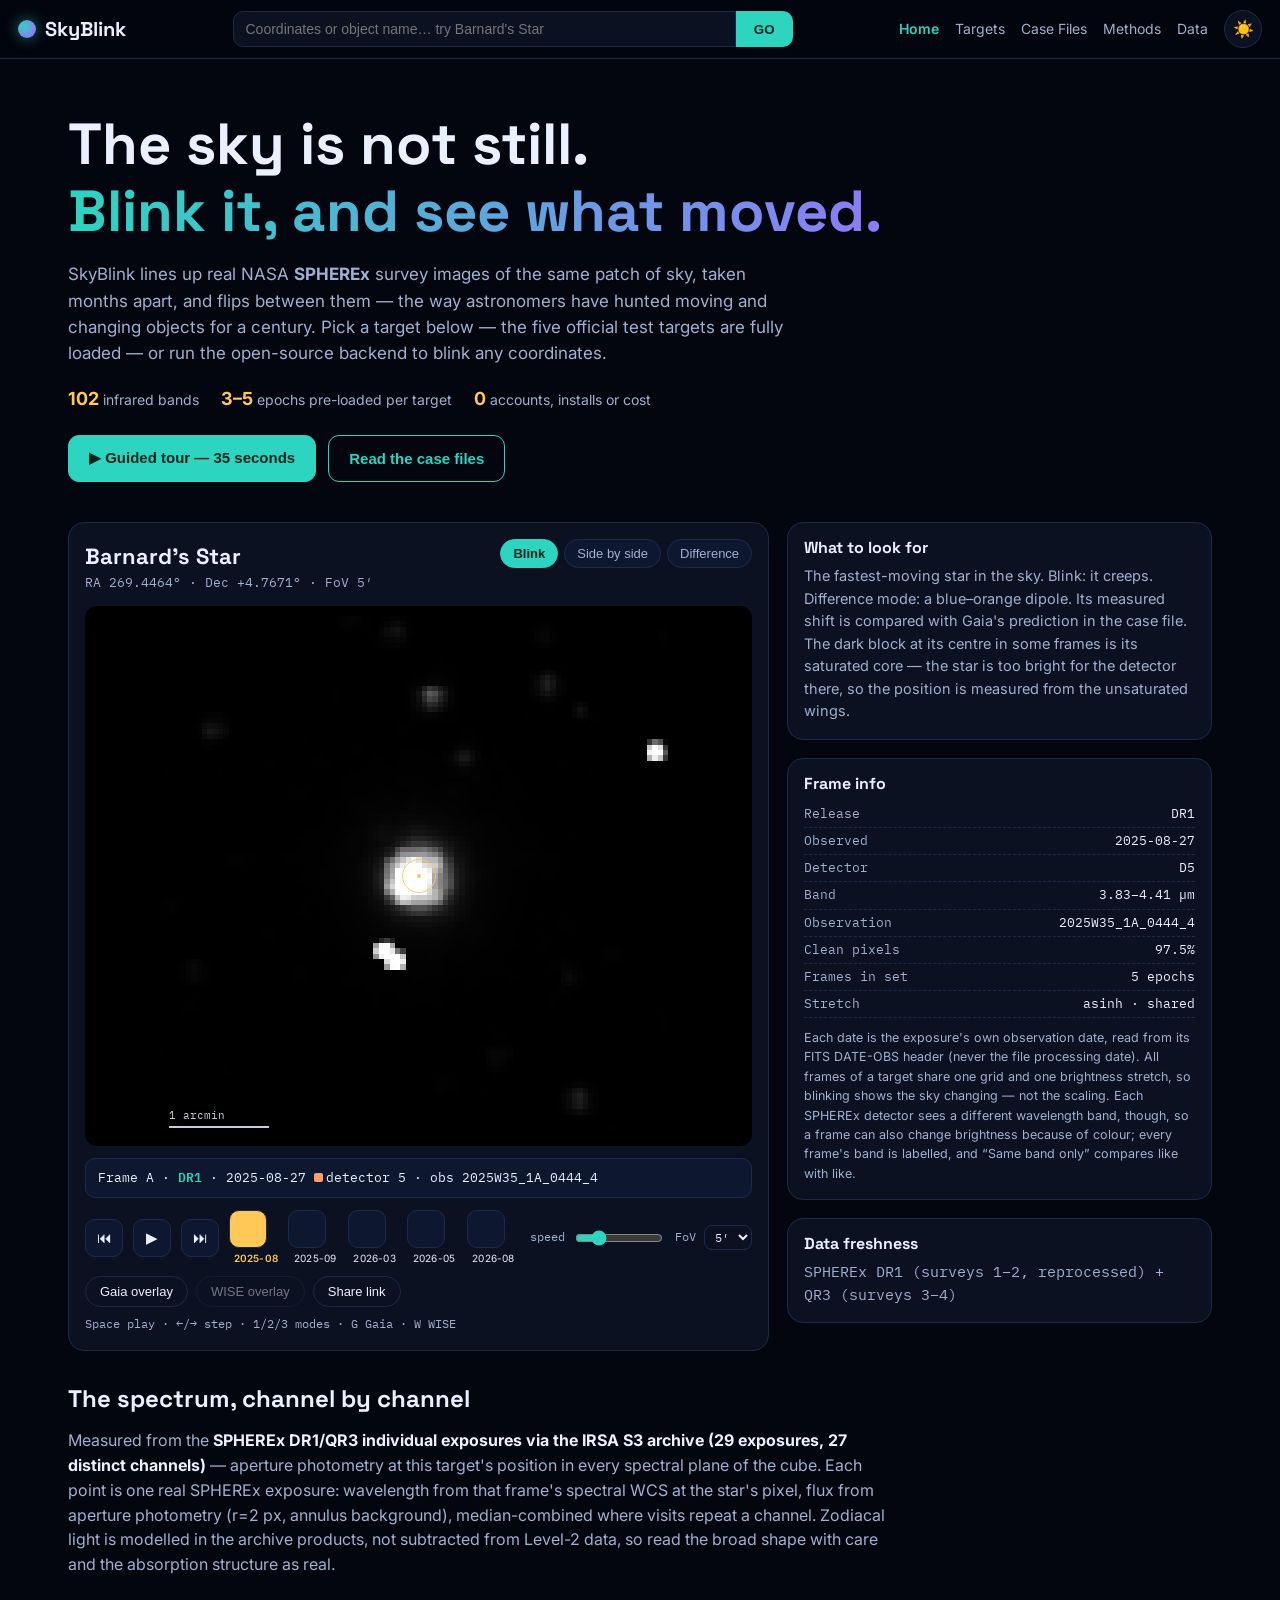
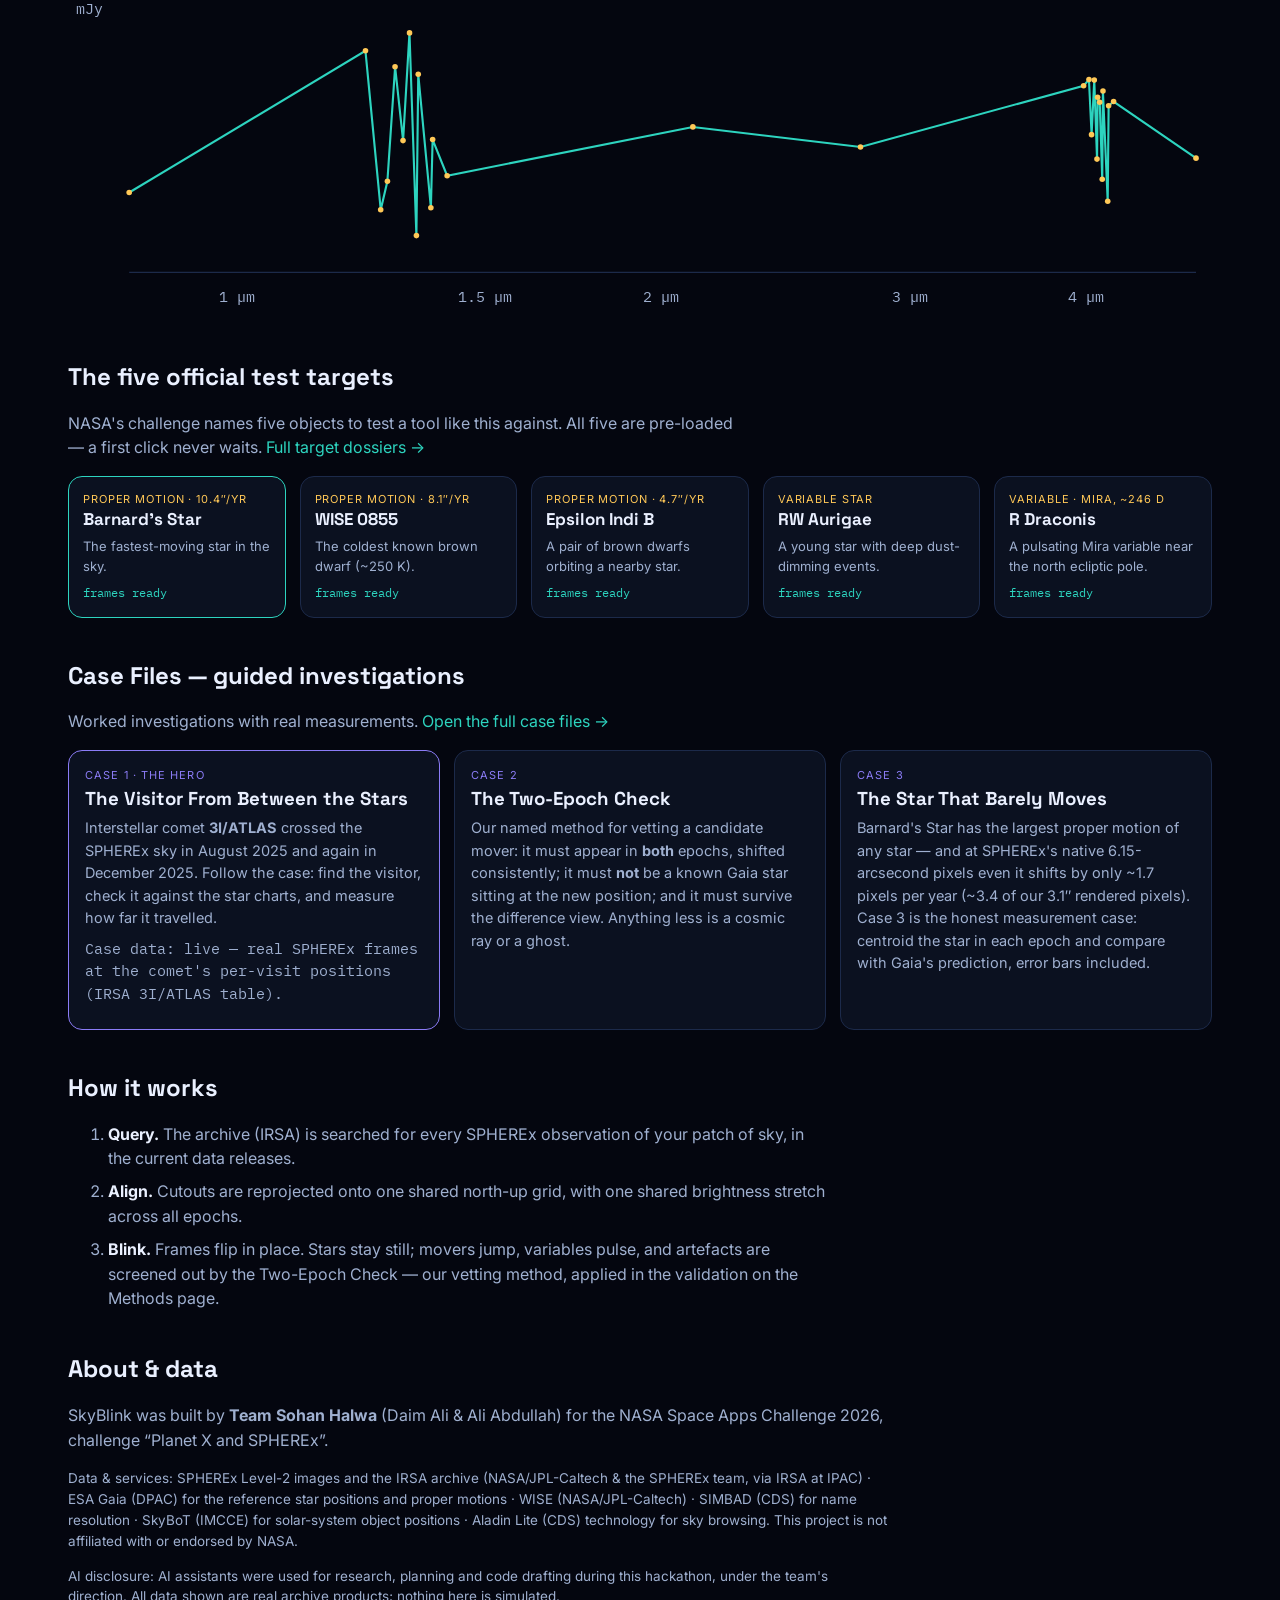
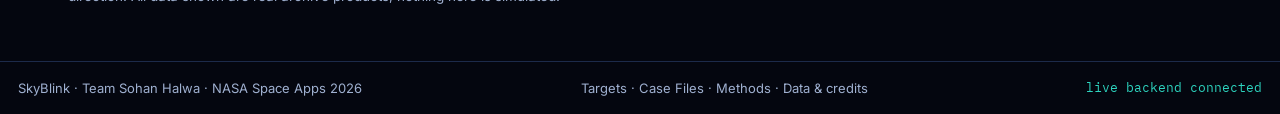
==== commit 29872fe3: "Home: FoV options 3 and 5 arcmin" ====
--- a/index.html
+++ b/index.html
@@ -105,9 +105,6 @@
           <select id="fov-select" class="mono" title="Field of view for live backend renders">
             <option value="3">3&prime;</option>
             <option value="5" selected>5&prime;</option>
-            <option value="8">8&prime;</option>
-            <option value="12">12&prime;</option>
-            <option value="20">20&prime;</option>
           </select>
         </label>
       </div>
--- a/style.css
+++ b/style.css
@@ -100,6 +100,7 @@
 .tick-wrap.on .tick-date{color:var(--amber);font-weight:600}
 .fps{display:flex;gap:8px;align-items:center;color:var(--mist);font-size:12px}
 .fps input{accent-color:var(--teal)}
+.fps select{background:var(--panel);color:var(--star);border:1px solid var(--line);border-radius:8px;padding:3px 6px;font-size:12px}
 
 .inspector{display:flex;flex-direction:column;gap:18px}
 .insp-card h3{margin:0 0 8px;font-size:16px}
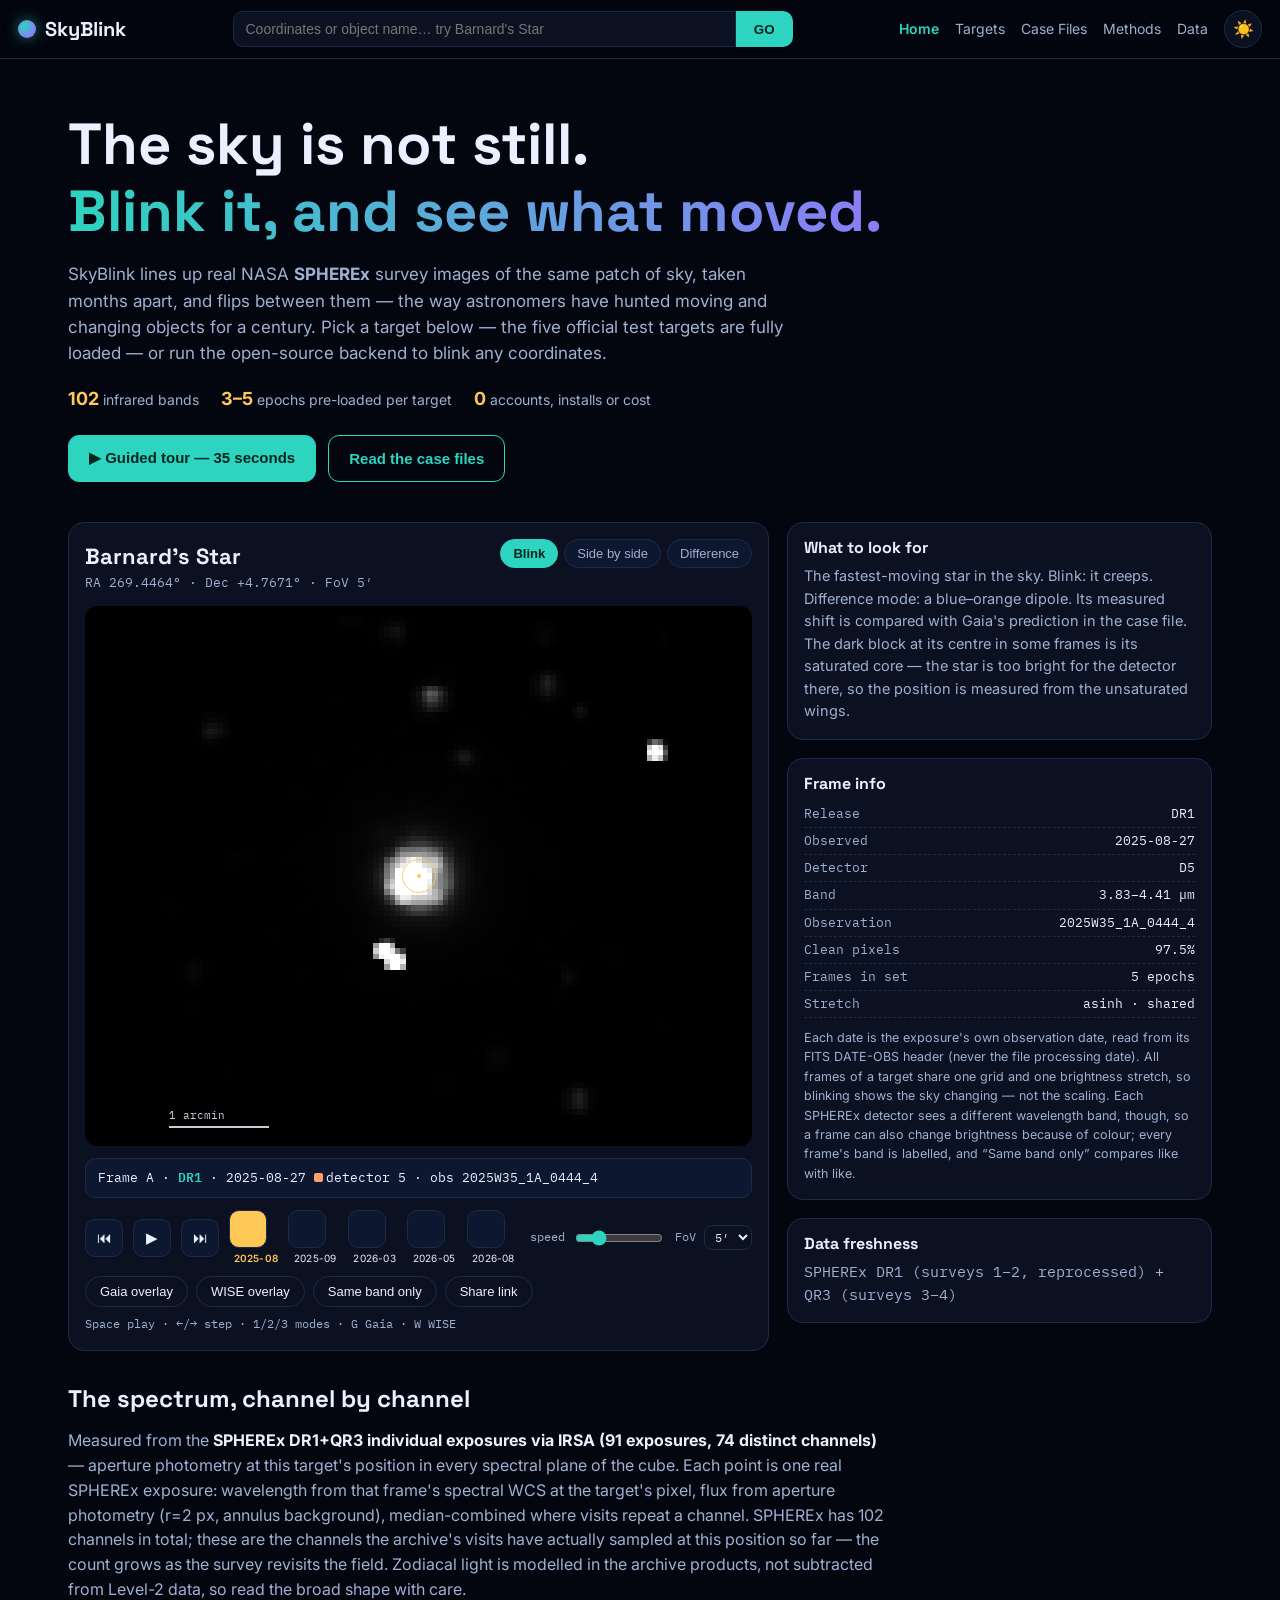
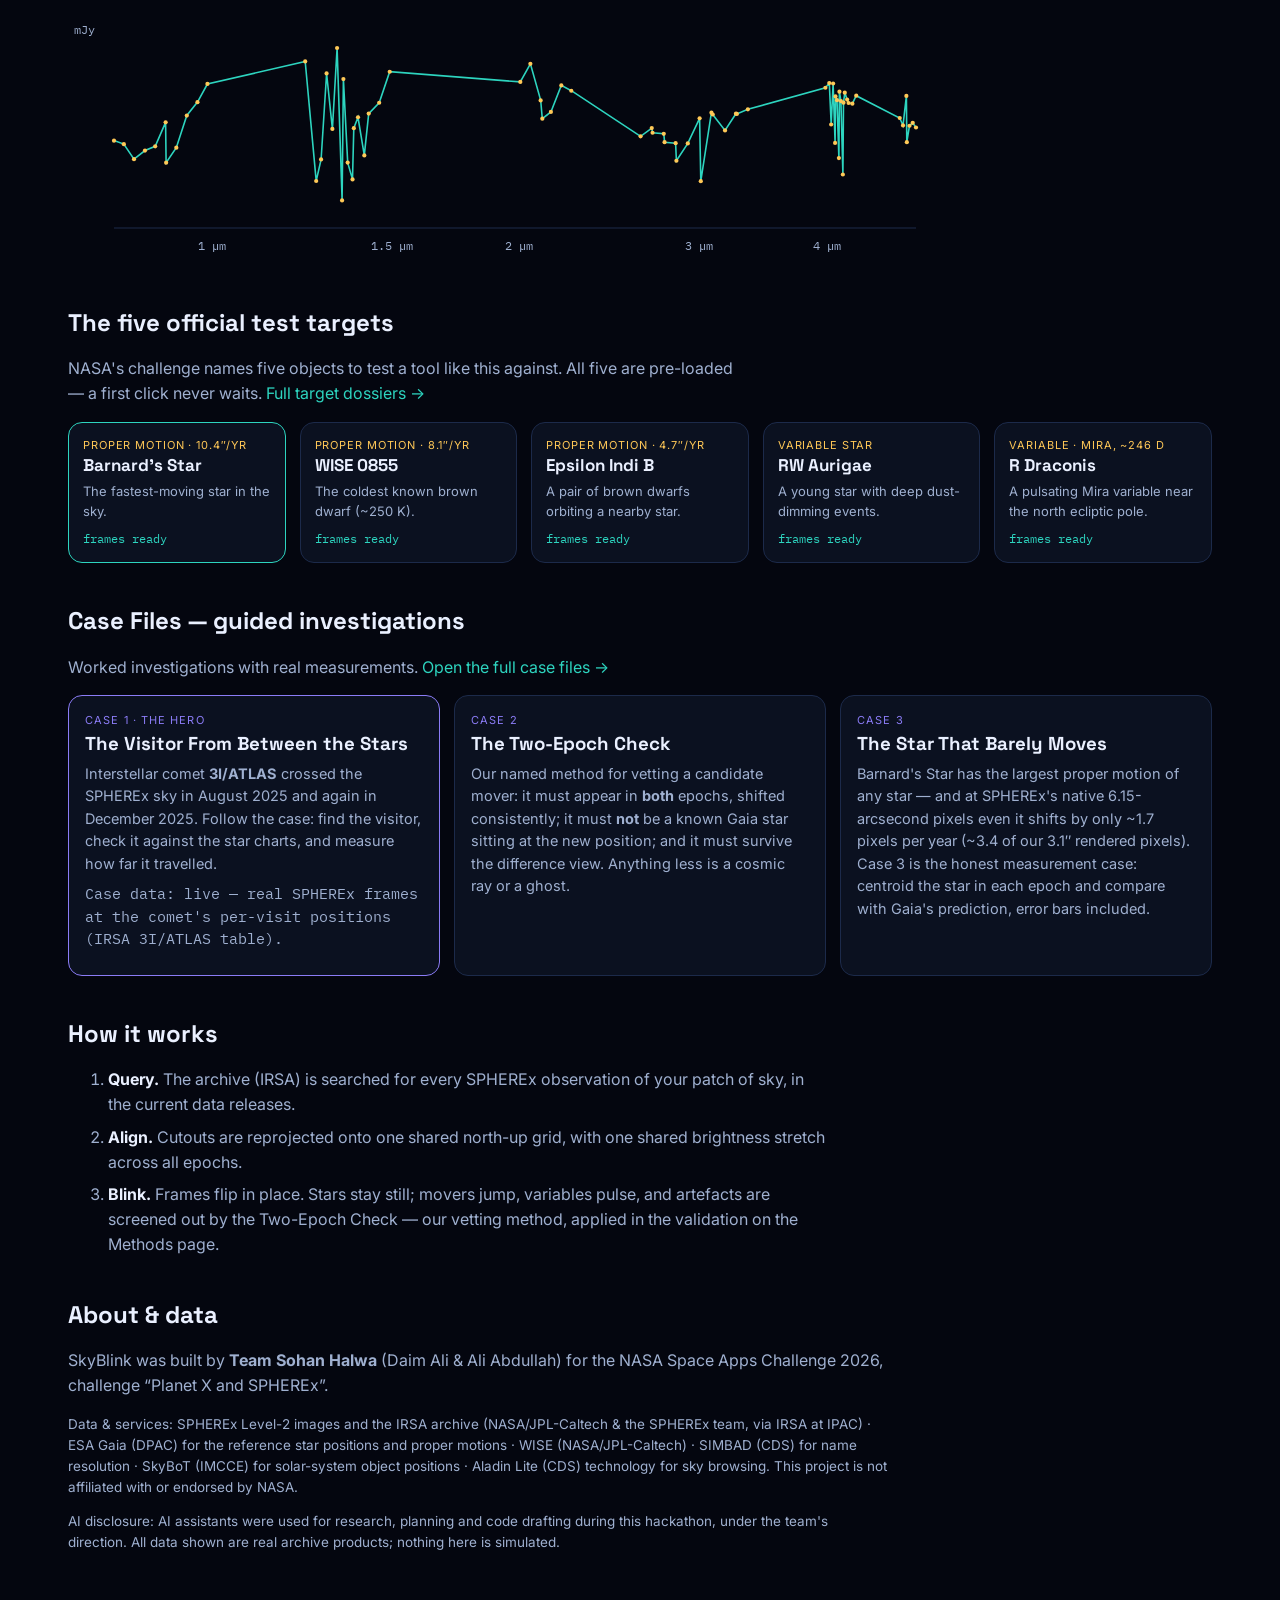
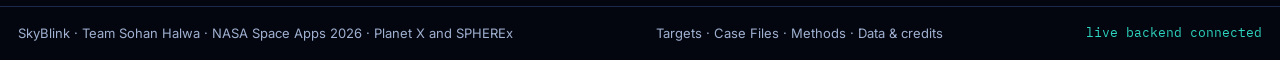
==== commit 3e478213: "SkyBlink fix round 2: 20s archive timeout, FoV view control, same-band filter, footer" ====
--- a/index.html
+++ b/index.html
@@ -111,6 +111,7 @@
       <div class="viewer-actions">
         <button id="btn-gaia" class="pill-btn" type="button" title="Show ESA Gaia DR3 stars, proper-motion propagated to this epoch">Gaia overlay</button>
         <button id="btn-wise" class="pill-btn" type="button" title="Show NASA WISE (AllWISE) catalogue sources in this field — diamonds, positions as catalogued (epoch ~2010)">WISE overlay</button>
+        <button id="btn-band" class="pill-btn" type="button" title="Blink only the frames taken with the same detector — the same wavelength band — so colour differences cannot imitate motion">Same band only</button>
         <button id="btn-share" class="pill-btn" type="button" title="Copy a link to this exact view">Share link</button>
         <span class="keys-hint">Space play · ←/→ step · 1/2/3 modes · G Gaia · W WISE</span>
       </div>
@@ -209,7 +210,7 @@
 </main>
 
 <footer class="foot">
-  <span>SkyBlink · Team Sohan Halwa · NASA Space Apps 2026</span>
+  <span>SkyBlink · Team Sohan Halwa · NASA Space Apps 2026 · Planet X and SPHEREx</span>
   <span class="foot-links"><a href="targets.html">Targets</a> · <a href="cases.html">Case Files</a> · <a href="methods.html">Methods</a> · <a href="data.html">Data &amp; credits</a></span>
   <span class="mono" id="foot-status">static cache mode</span>
 </footer>
--- a/style.css
+++ b/style.css
@@ -62,7 +62,7 @@
 .mode-tabs button.active{color:#04241E;background:var(--teal);border-color:var(--teal);font-weight:600}
 
 .stage{margin-top:14px;background:#000;border-radius:12px;display:flex;justify-content:center;padding:10px}
-.frame-wrap{position:relative;width:min(520px,100%);aspect-ratio:1}
+.frame-wrap{position:relative;width:min(520px,100%);aspect-ratio:1;overflow:hidden}
 .frame-wrap img,.frame-wrap canvas{position:absolute;inset:0;width:100%;height:100%;image-rendering:pixelated;
   image-rendering:pixelated;border-radius:6px}
 .hidden{display:none!important}
@@ -73,7 +73,7 @@
 .scalebar{position:absolute;left:10px;bottom:8px;color:#EAF0FF;font-size:11px;
   border-bottom:2px solid #EAF0FF;width:19.35%;padding-bottom:2px;opacity:.85}
 .side-pair{display:flex;gap:10px;width:100%}
-.side-pair figure{flex:1;margin:0}
+.side-pair figure{flex:1;margin:0;overflow:hidden}
 .side-pair img{width:100%;image-rendering:pixelated;border-radius:6px}
 .side-pair figcaption{color:var(--mist);font-size:11.5px;margin-top:5px;text-align:center}
 
@@ -165,7 +165,8 @@
 .fact-grid div{display:flex;justify-content:space-between;gap:14px;border-bottom:1px dashed var(--line);padding:3px 0}
 .fact-grid dt{color:var(--mist)} .fact-grid dd{margin:0;text-align:right}
 .band-chart{margin-top:14px;overflow-x:auto}
-.band-chart svg{max-width:100%;height:auto}
+.band-chart svg{width:100%;max-width:560px;height:auto}
+#spectrum-chart svg{max-width:860px;height:auto}
 .bc-x{fill:var(--star);font-size:12.5px;font-family:"IBM Plex Mono",monospace}
 .bc-x2{fill:var(--mist);font-size:11.5px;font-family:"IBM Plex Mono",monospace}
 .data-table{width:100%;border-collapse:collapse;font-size:14px;margin-top:12px;
@@ -185,6 +186,10 @@
 .case-frames figcaption{color:var(--mist);font-size:12.5px;margin-top:6px}
 .aladin-wrap{height:440px;border:1px solid var(--line);border-radius:14px;overflow:hidden;background:#000}
 #aladin-lite-div{width:100%;height:100%}
+.aladin-fallback{height:100%;display:flex;flex-direction:column;align-items:center;justify-content:center;gap:10px;padding:24px;text-align:center;color:var(--mist);font-size:14.5px;line-height:1.55}
+.aladin-fallback a{color:var(--teal)}
+.context-wrap{border:1px solid var(--line);border-radius:14px;overflow:hidden;background:#000}
+.context-wrap img{width:100%;height:auto;display:block}
 .explorer>*{min-width:0}
 .transport .pill-btn{padding:6px 11px;font-size:12.5px}
 .transport .fps input{width:88px}
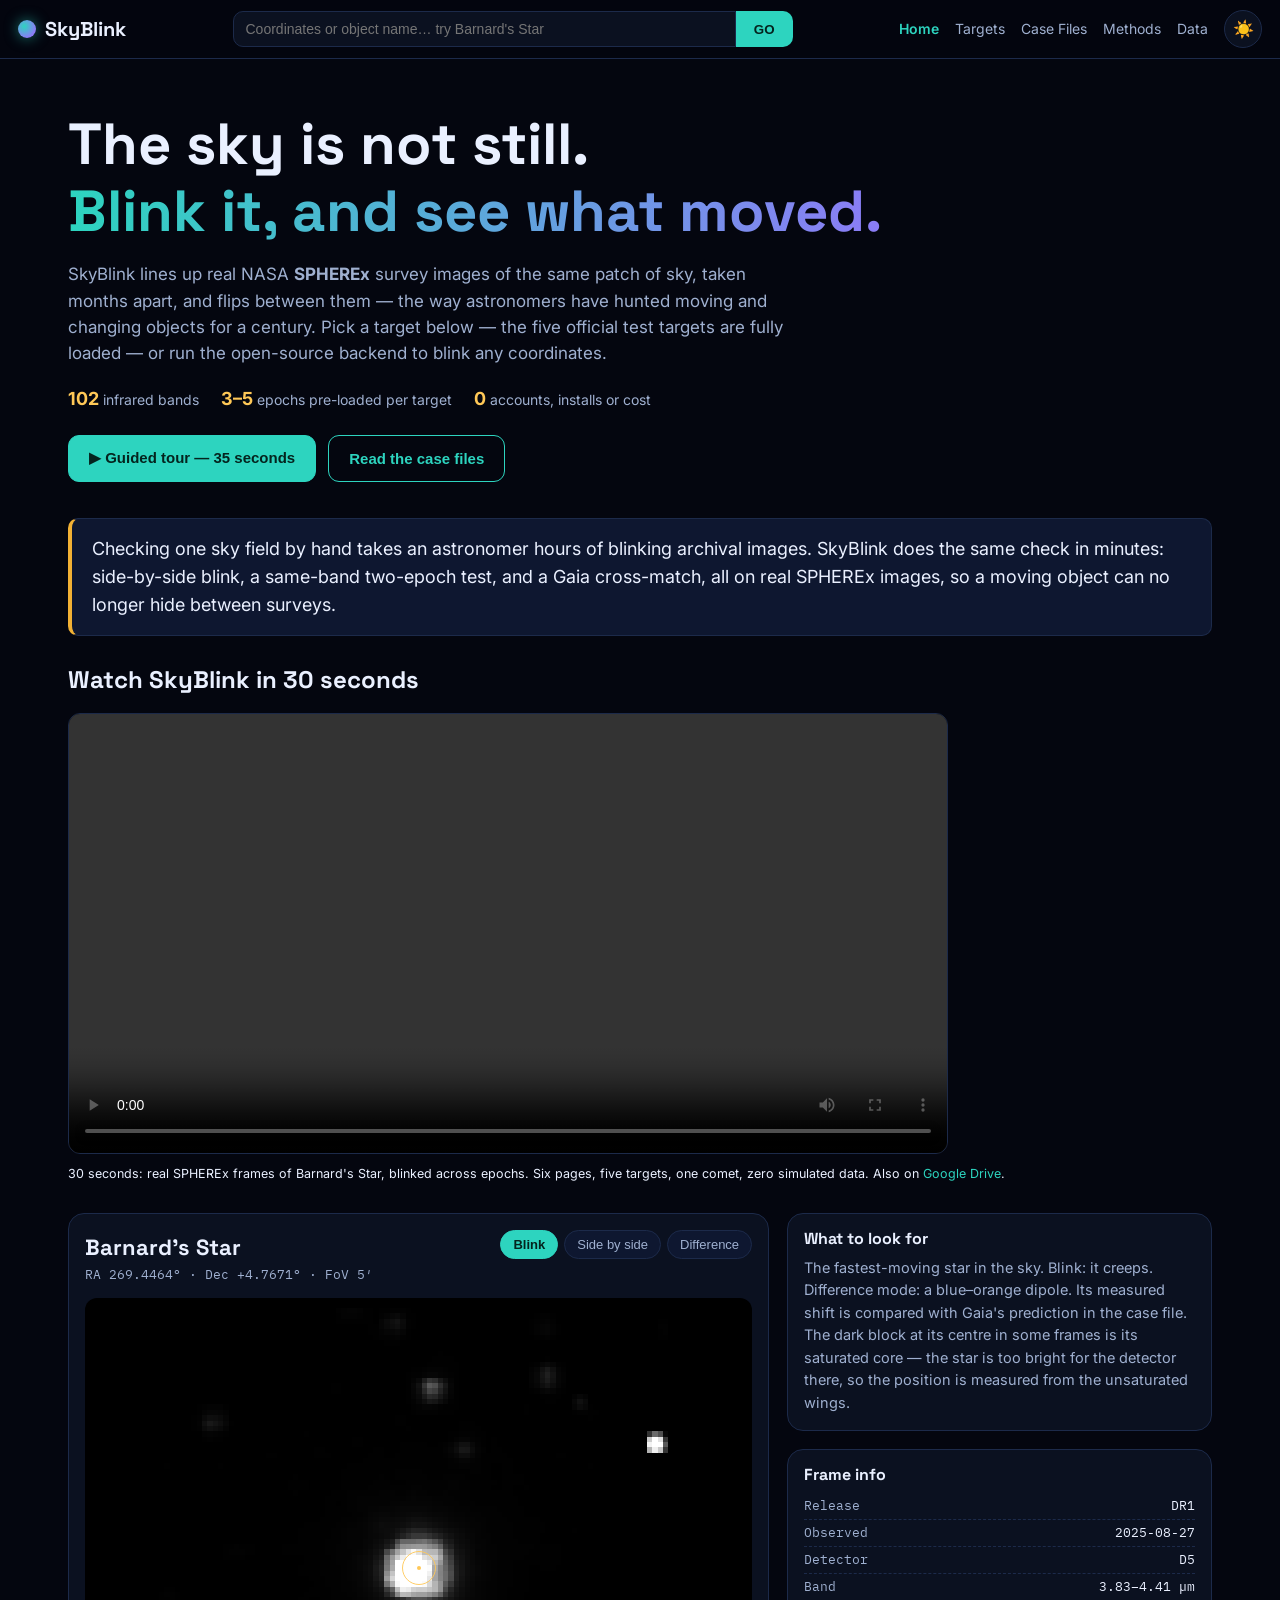
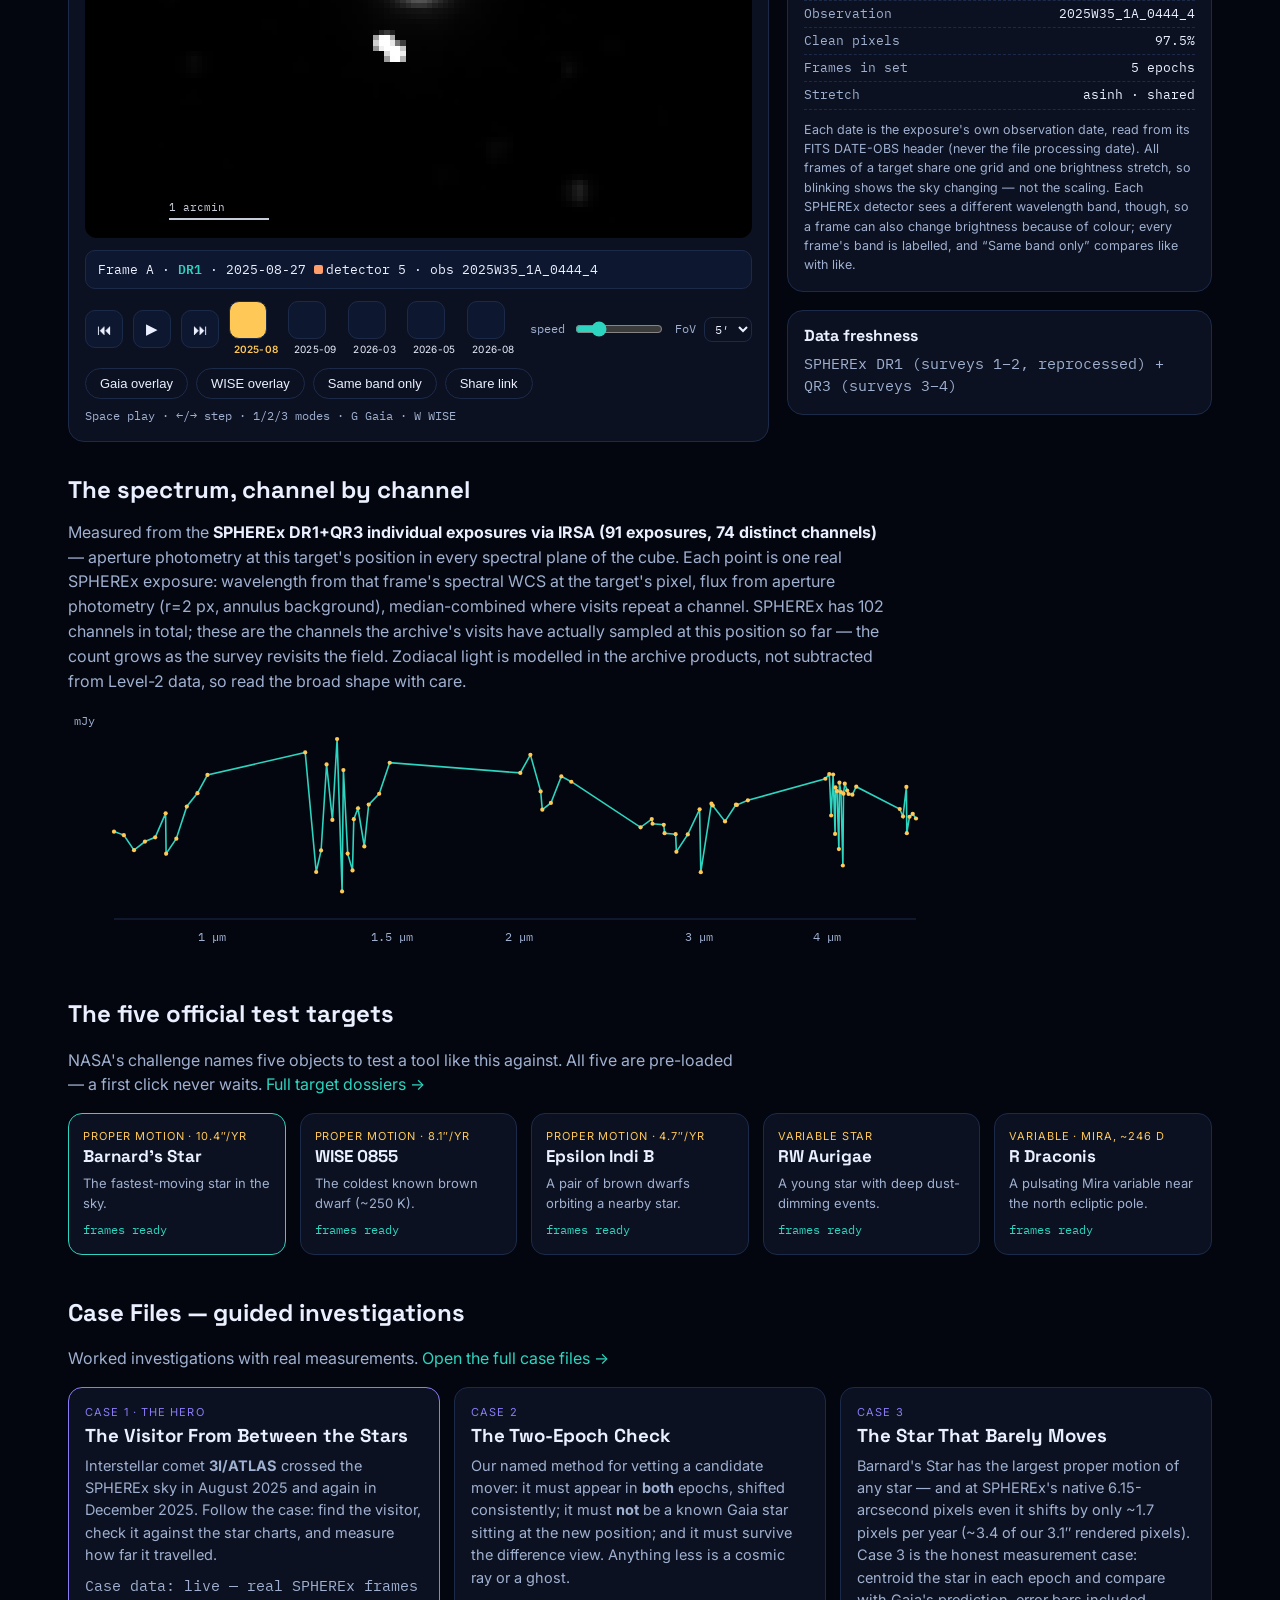
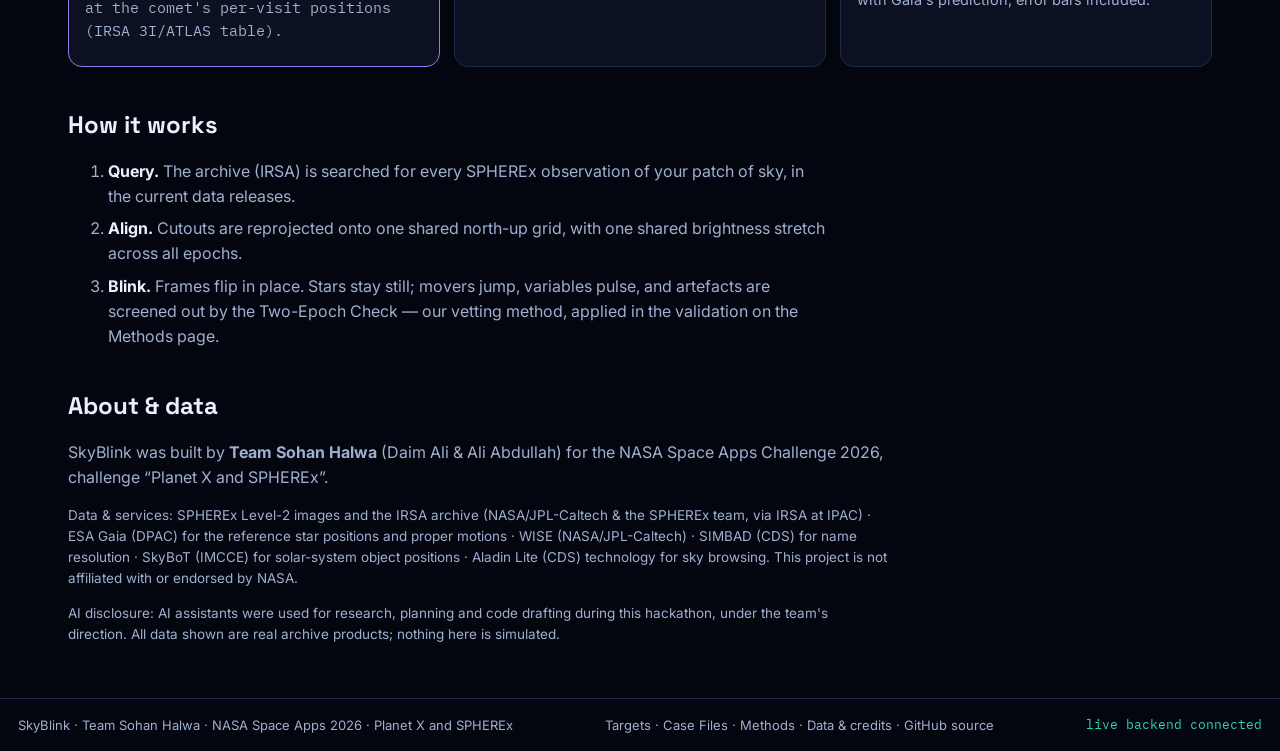
==== commit ef696076: "Add files via upload" ====
--- a/index.html
+++ b/index.html
@@ -56,6 +56,19 @@
     </div>
   </section>
 
+  <p class="impact-line">Checking one sky field by hand takes an astronomer hours of
+  blinking archival images. SkyBlink does the same check in minutes: side-by-side blink,
+  a same-band two-epoch test, and a Gaia cross-match, all on real SPHEREx images, so a
+  moving object can no longer hide between surveys.</p>
+
+  <section class="demo-video">
+    <h2>Watch SkyBlink in 30 seconds</h2>
+    <video controls preload="metadata" src="skyblink-demo.mp4" aria-label="SkyBlink demo video, 29 seconds"></video>
+    <p class="fineprint">30 seconds: real SPHEREx frames of Barnard's Star, blinked across
+    epochs. Six pages, five targets, one comet, zero simulated data. Also on
+    <a href="https://drive.google.com/file/d/15Kzl2TC1TY-ssvGV4cXGv0QP_1gZgAI_/view?usp=drivesdk" target="_blank" rel="noopener">Google Drive</a>.</p>
+  </section>
+
   <div id="tour-bar" hidden>
     <span class="tour-tag">GUIDED TOUR</span>
     <span id="tour-cap"></span>
@@ -211,7 +224,7 @@
 
 <footer class="foot">
   <span>SkyBlink · Team Sohan Halwa · NASA Space Apps 2026 · Planet X and SPHEREx</span>
-  <span class="foot-links"><a href="targets.html">Targets</a> · <a href="cases.html">Case Files</a> · <a href="methods.html">Methods</a> · <a href="data.html">Data &amp; credits</a></span>
+  <span class="foot-links"><a href="targets.html">Targets</a> · <a href="cases.html">Case Files</a> · <a href="methods.html">Methods</a> · <a href="data.html">Data &amp; credits</a> · <a href="https://github.com/Daimx1214/skyblink" target="_blank" rel="noopener">GitHub source</a></span>
   <span class="mono" id="foot-status">static cache mode</span>
 </footer>
 
--- a/style.css
+++ b/style.css
@@ -212,3 +212,6 @@
 .btn:hover{transform:translateY(-1px);box-shadow:0 8px 22px rgba(45,212,191,.25)}
 .btn.ghost{background:transparent;color:var(--teal)}
 .btn.ghost:hover{box-shadow:none;border-color:var(--star);color:var(--star)}
+.impact-line{margin:26px 0 4px;padding:16px 20px;background:var(--panel2);border:1px solid var(--line);border-left:4px solid #F2B134;border-radius:10px;font-size:18px;line-height:1.55;color:var(--star)}
+.demo-video{margin:30px 0}
+.demo-video video{width:100%;max-width:880px;display:block;border:1px solid var(--line);border-radius:12px;background:#000}
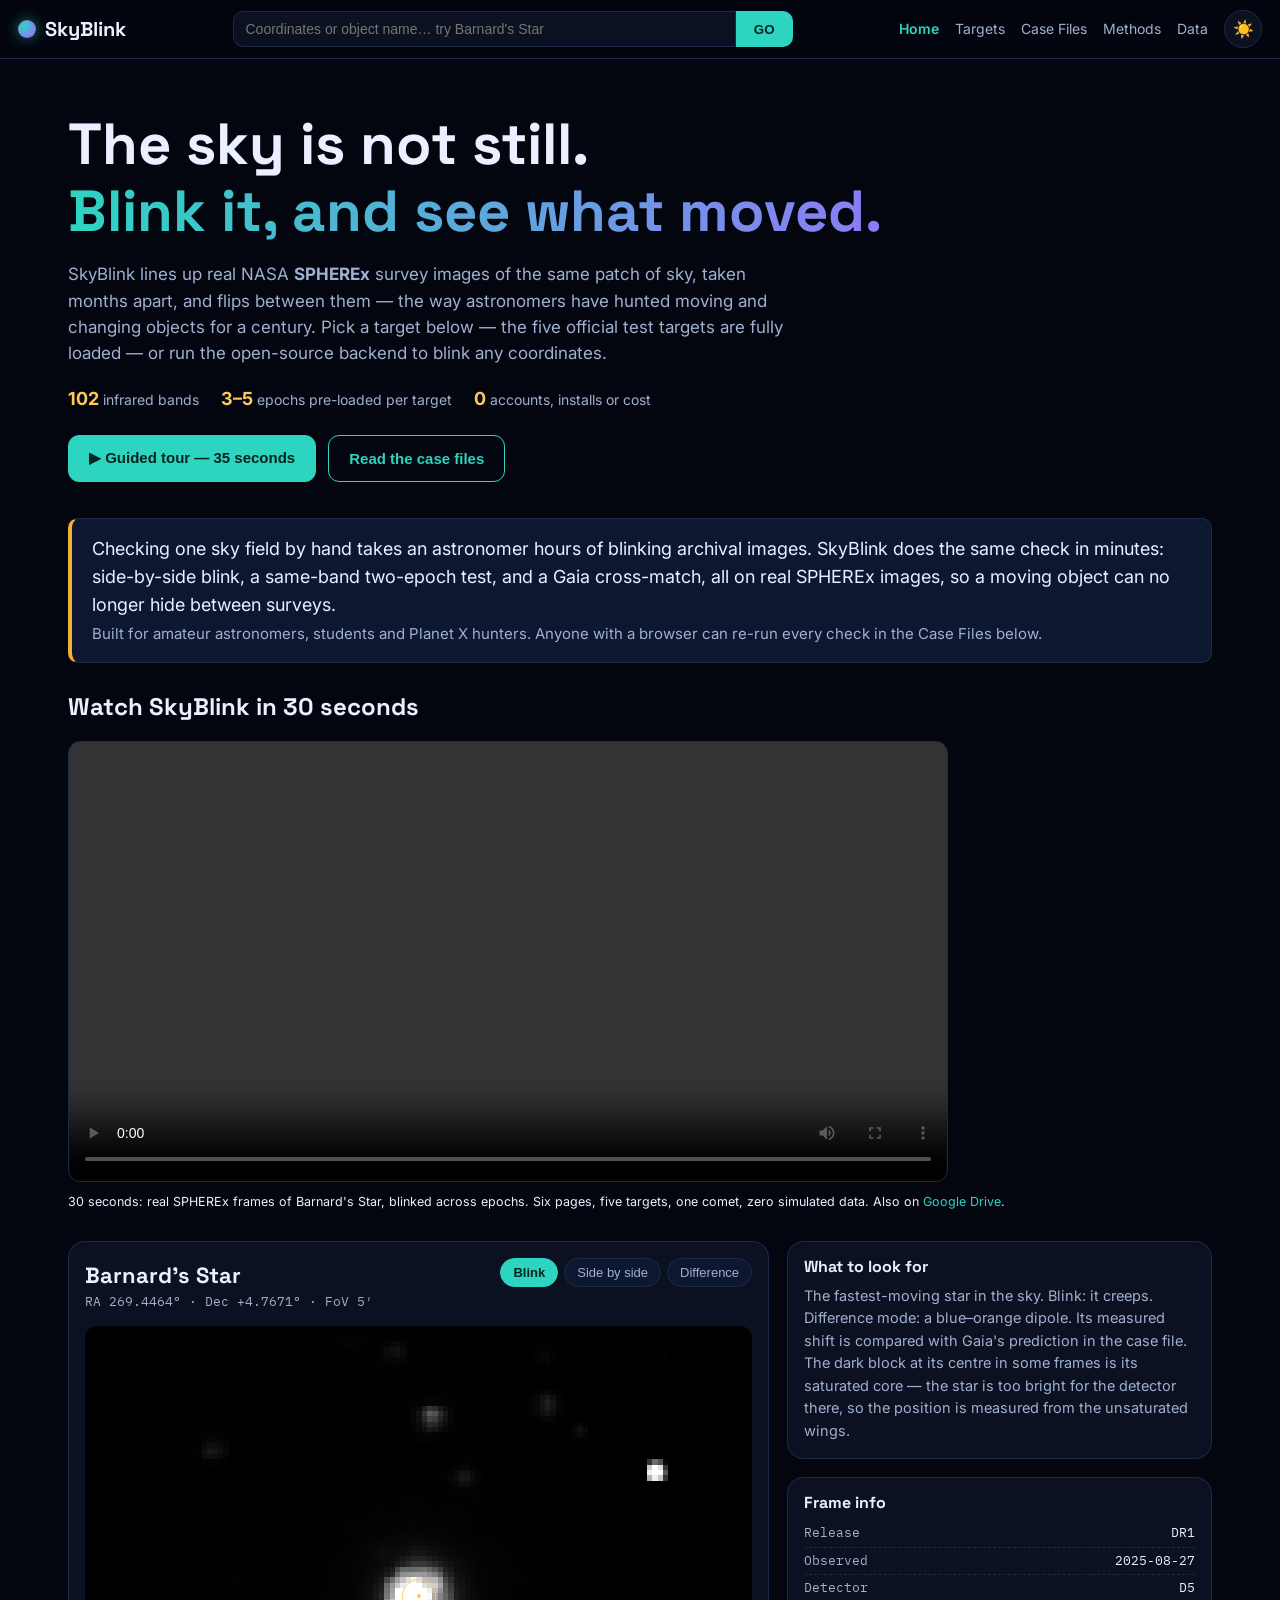
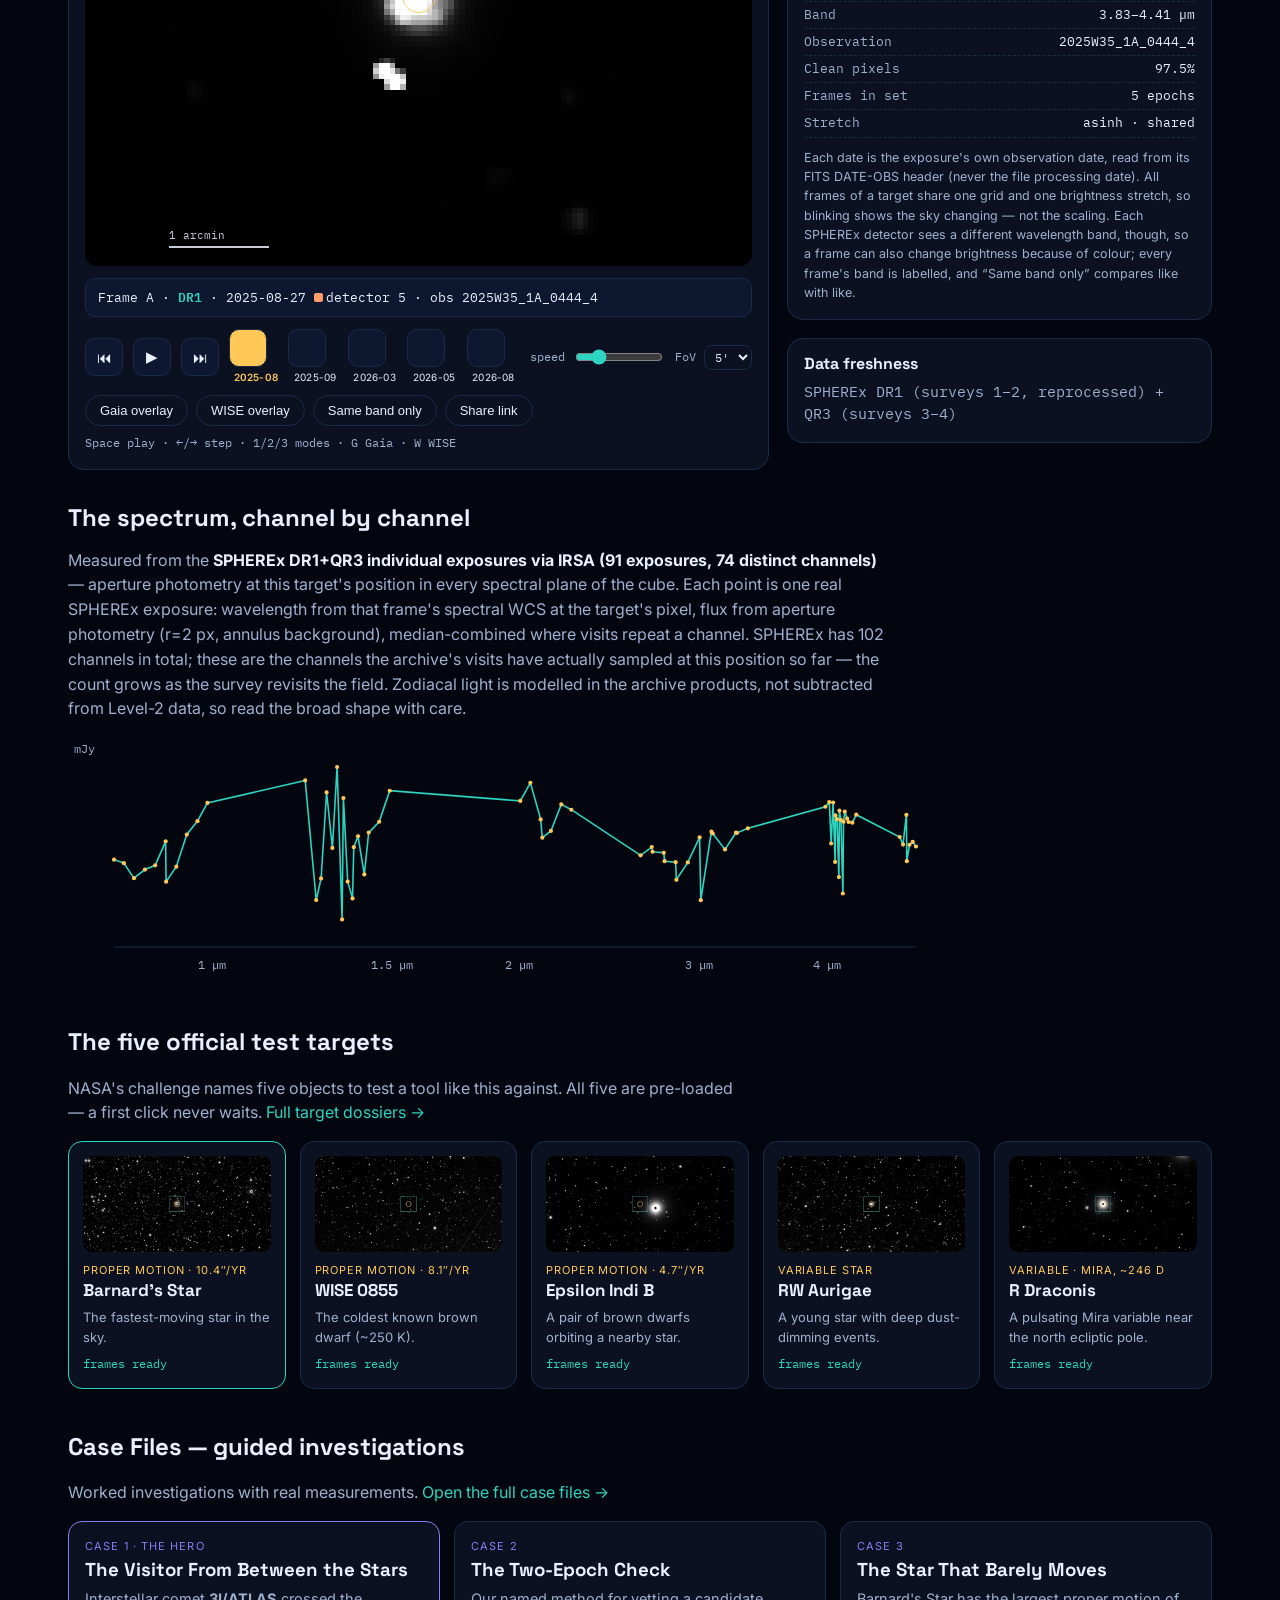
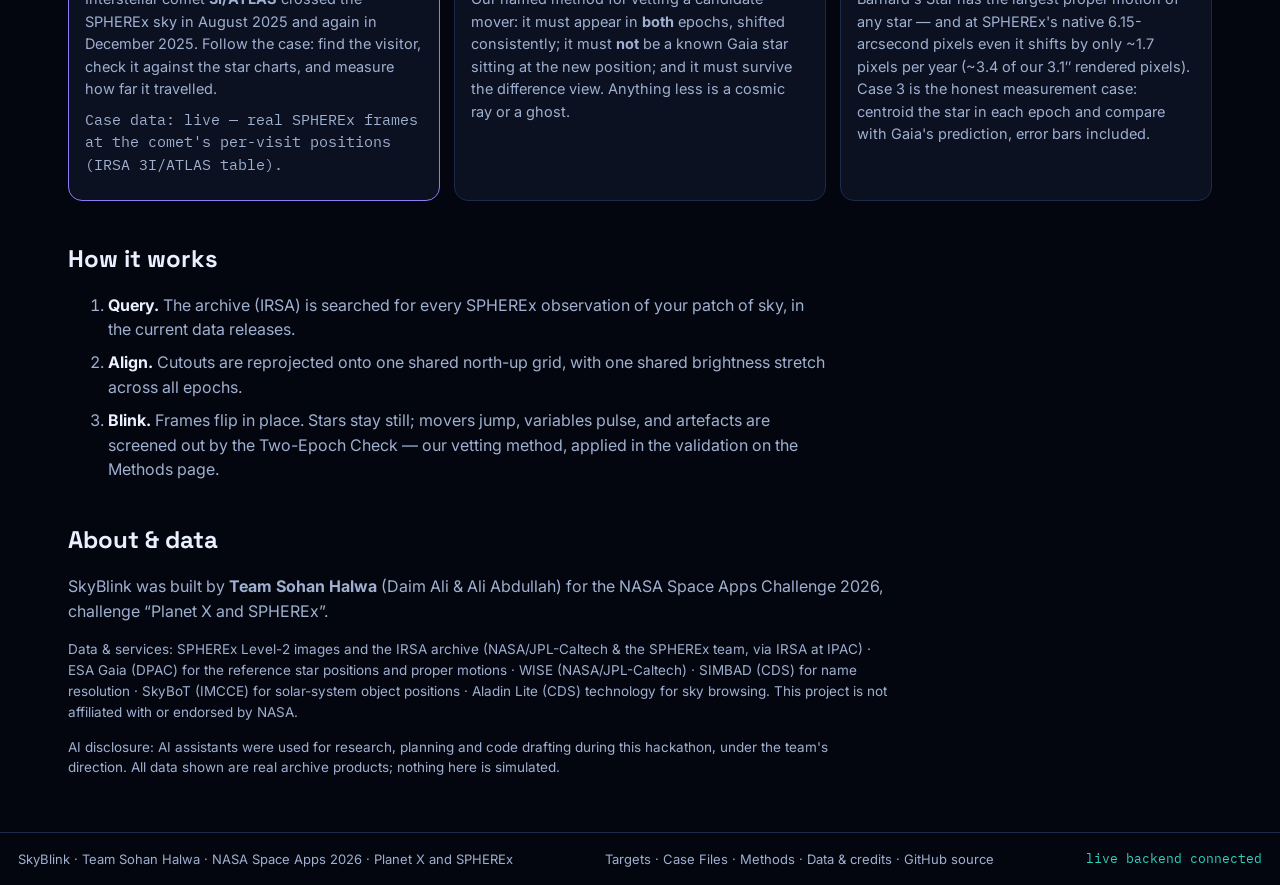
==== commit 956fe2f8: "Add files via upload" ====
--- a/index.html
+++ b/index.html
@@ -59,7 +59,9 @@
   <p class="impact-line">Checking one sky field by hand takes an astronomer hours of
   blinking archival images. SkyBlink does the same check in minutes: side-by-side blink,
   a same-band two-epoch test, and a Gaia cross-match, all on real SPHEREx images, so a
-  moving object can no longer hide between surveys.</p>
+  moving object can no longer hide between surveys.<br>
+  <span class="impact-sub">Built for amateur astronomers, students and Planet X hunters.
+  Anyone with a browser can re-run every check in the Case Files below.</span></p>
 
   <section class="demo-video">
     <h2>Watch SkyBlink in 30 seconds</h2>
--- a/style.css
+++ b/style.css
@@ -215,3 +215,6 @@
 .impact-line{margin:26px 0 4px;padding:16px 20px;background:var(--panel2);border:1px solid var(--line);border-left:4px solid #F2B134;border-radius:10px;font-size:18px;line-height:1.55;color:var(--star)}
 .demo-video{margin:30px 0}
 .demo-video video{width:100%;max-width:880px;display:block;border:1px solid var(--line);border-radius:12px;background:#000}
+.target-card .tthumb{width:100%;height:96px;object-fit:cover;border-radius:9px;display:block;margin-bottom:10px}
+.target-ring{position:absolute;left:50%;top:50%;width:40px;height:40px;margin:-20px 0 0 -20px;border:2px solid #F2B134;border-radius:50%;box-shadow:0 0 0 1px rgba(0,0,0,.5),inset 0 0 0 1px rgba(0,0,0,.35);pointer-events:none;z-index:6}
+.impact-sub{font-size:15px;color:var(--mist)}
